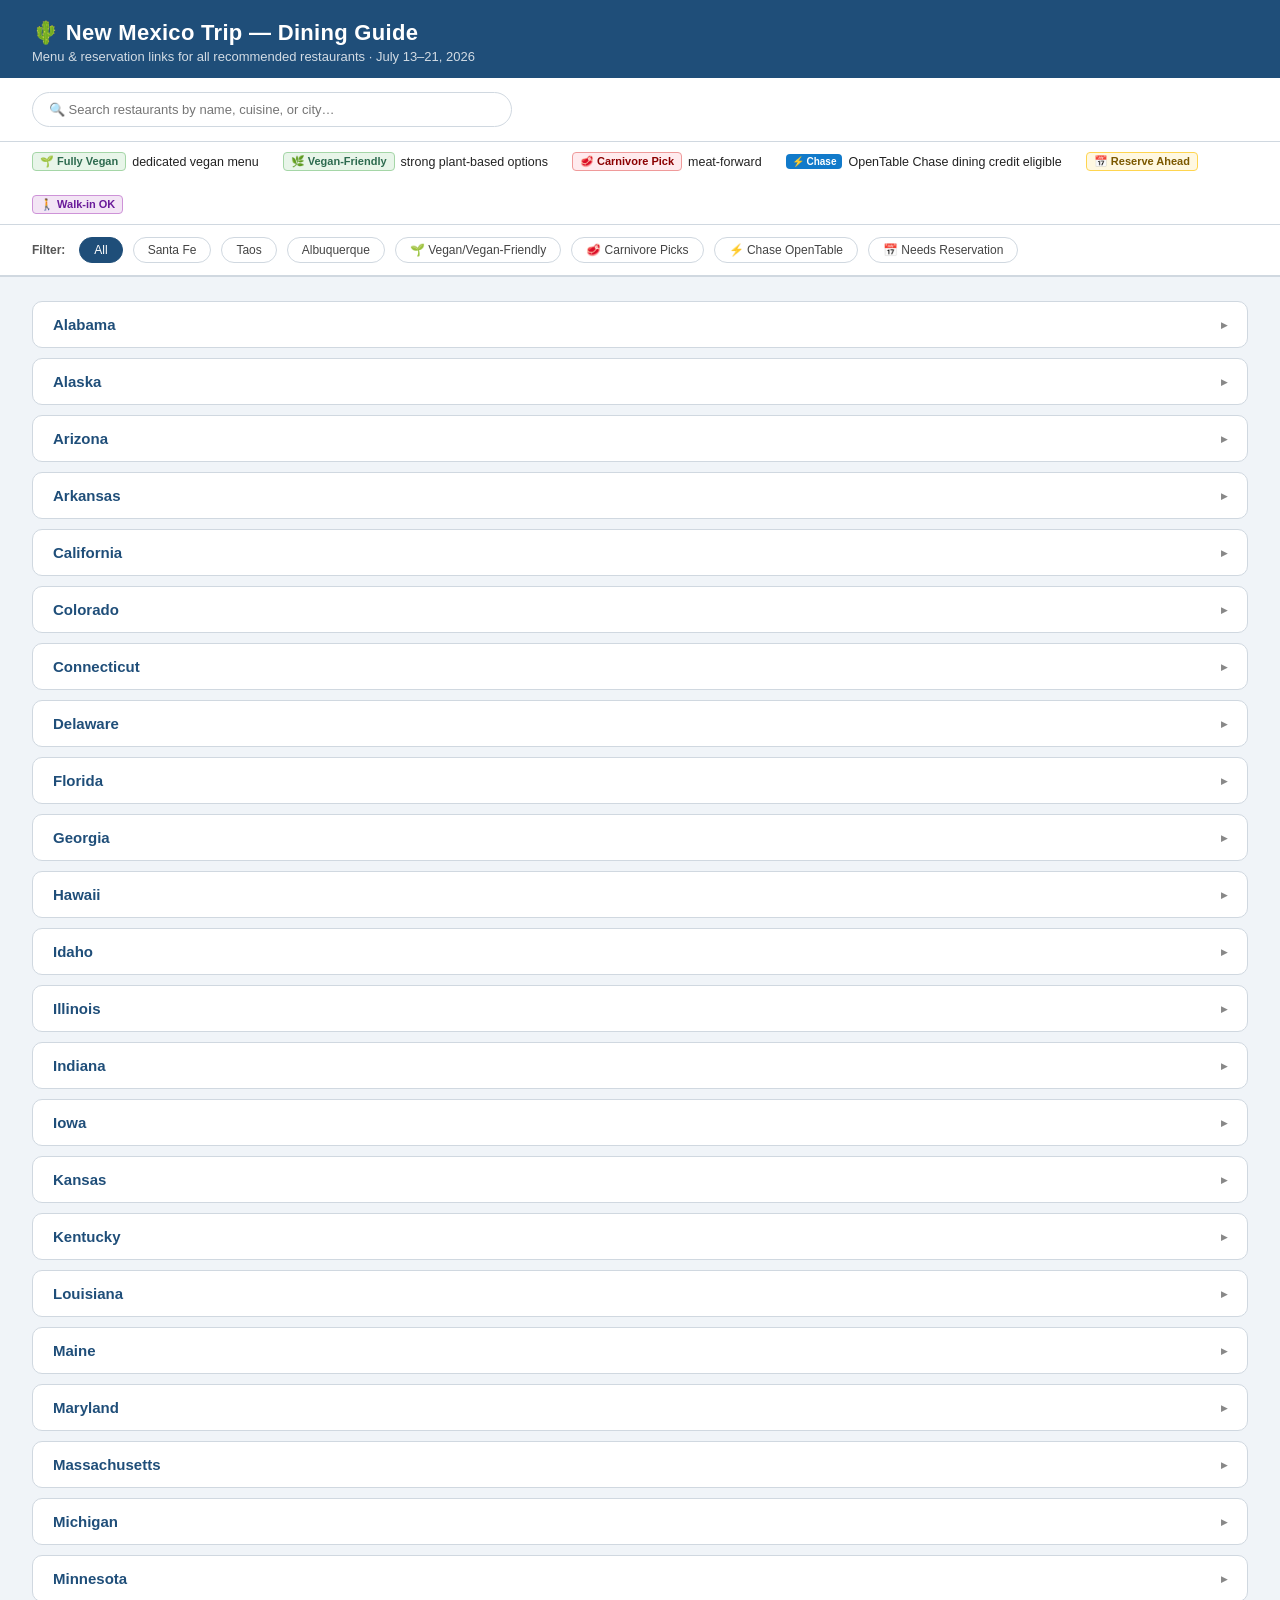
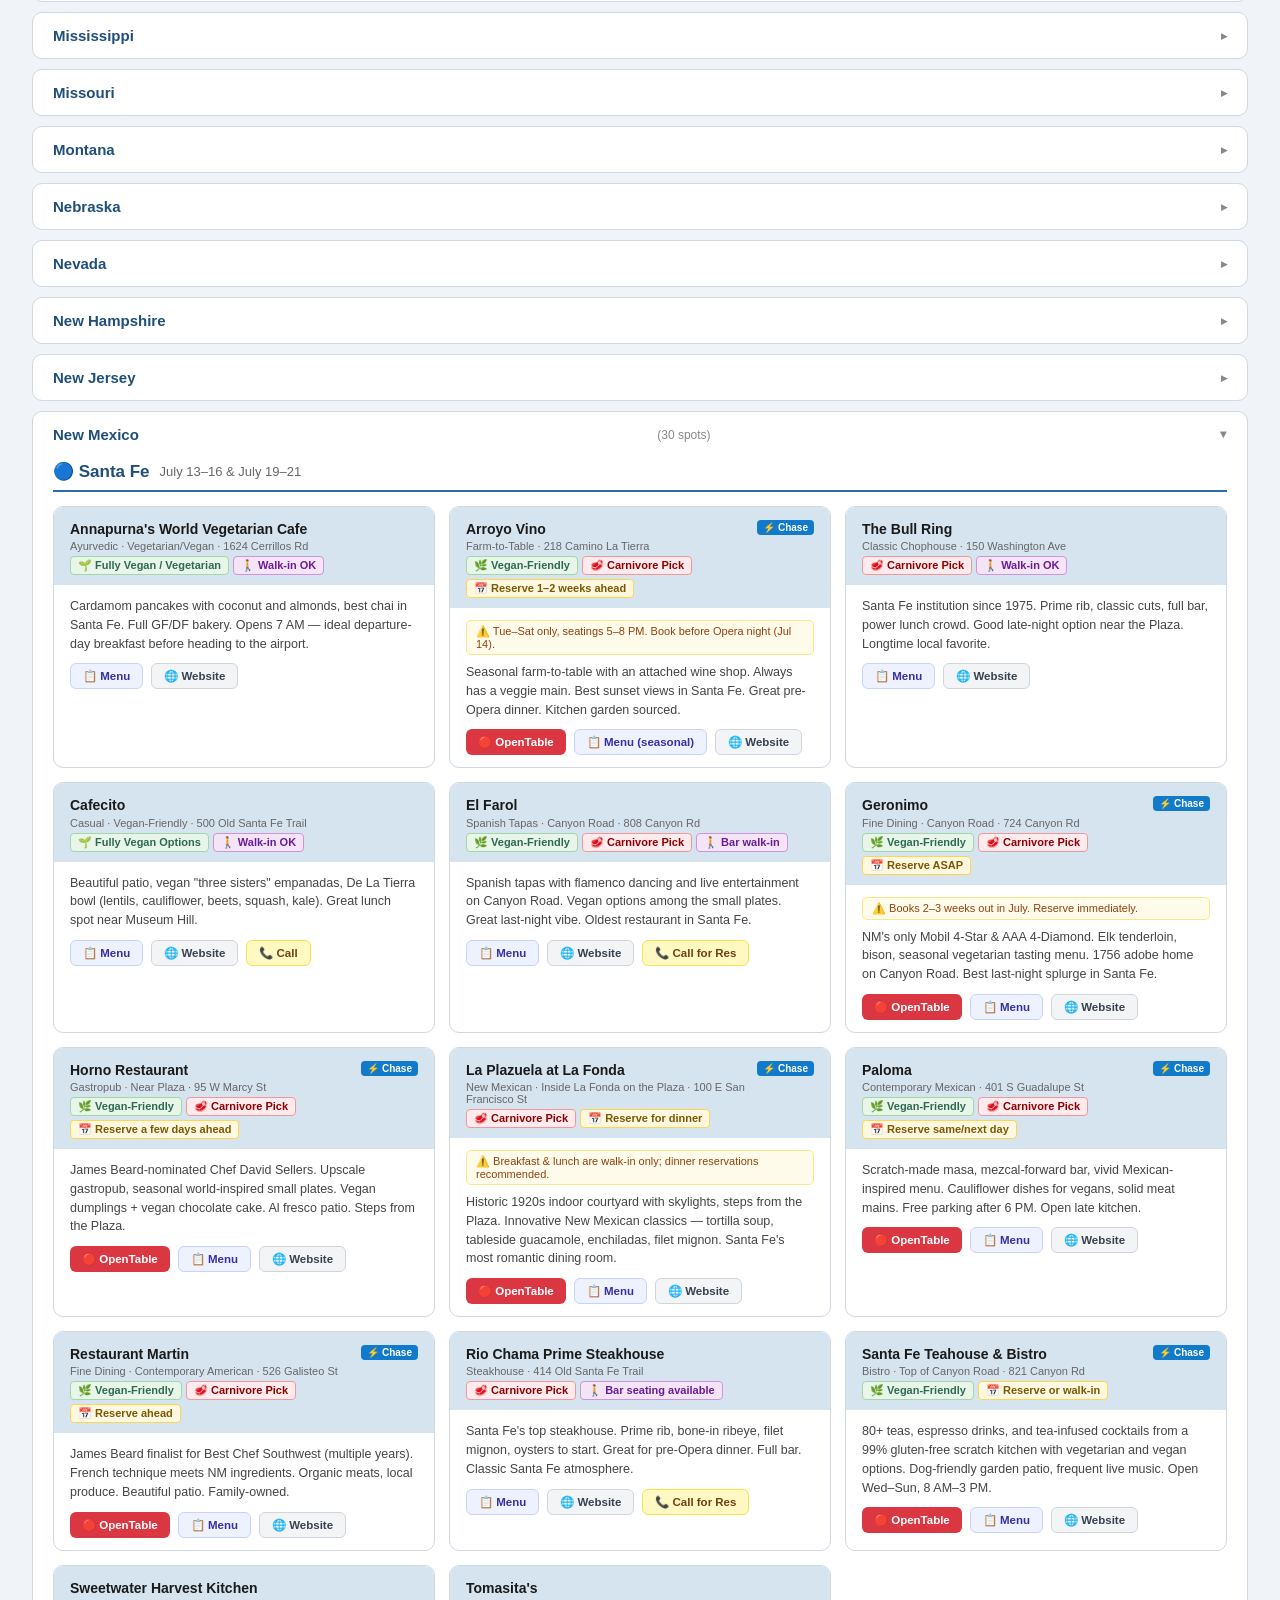
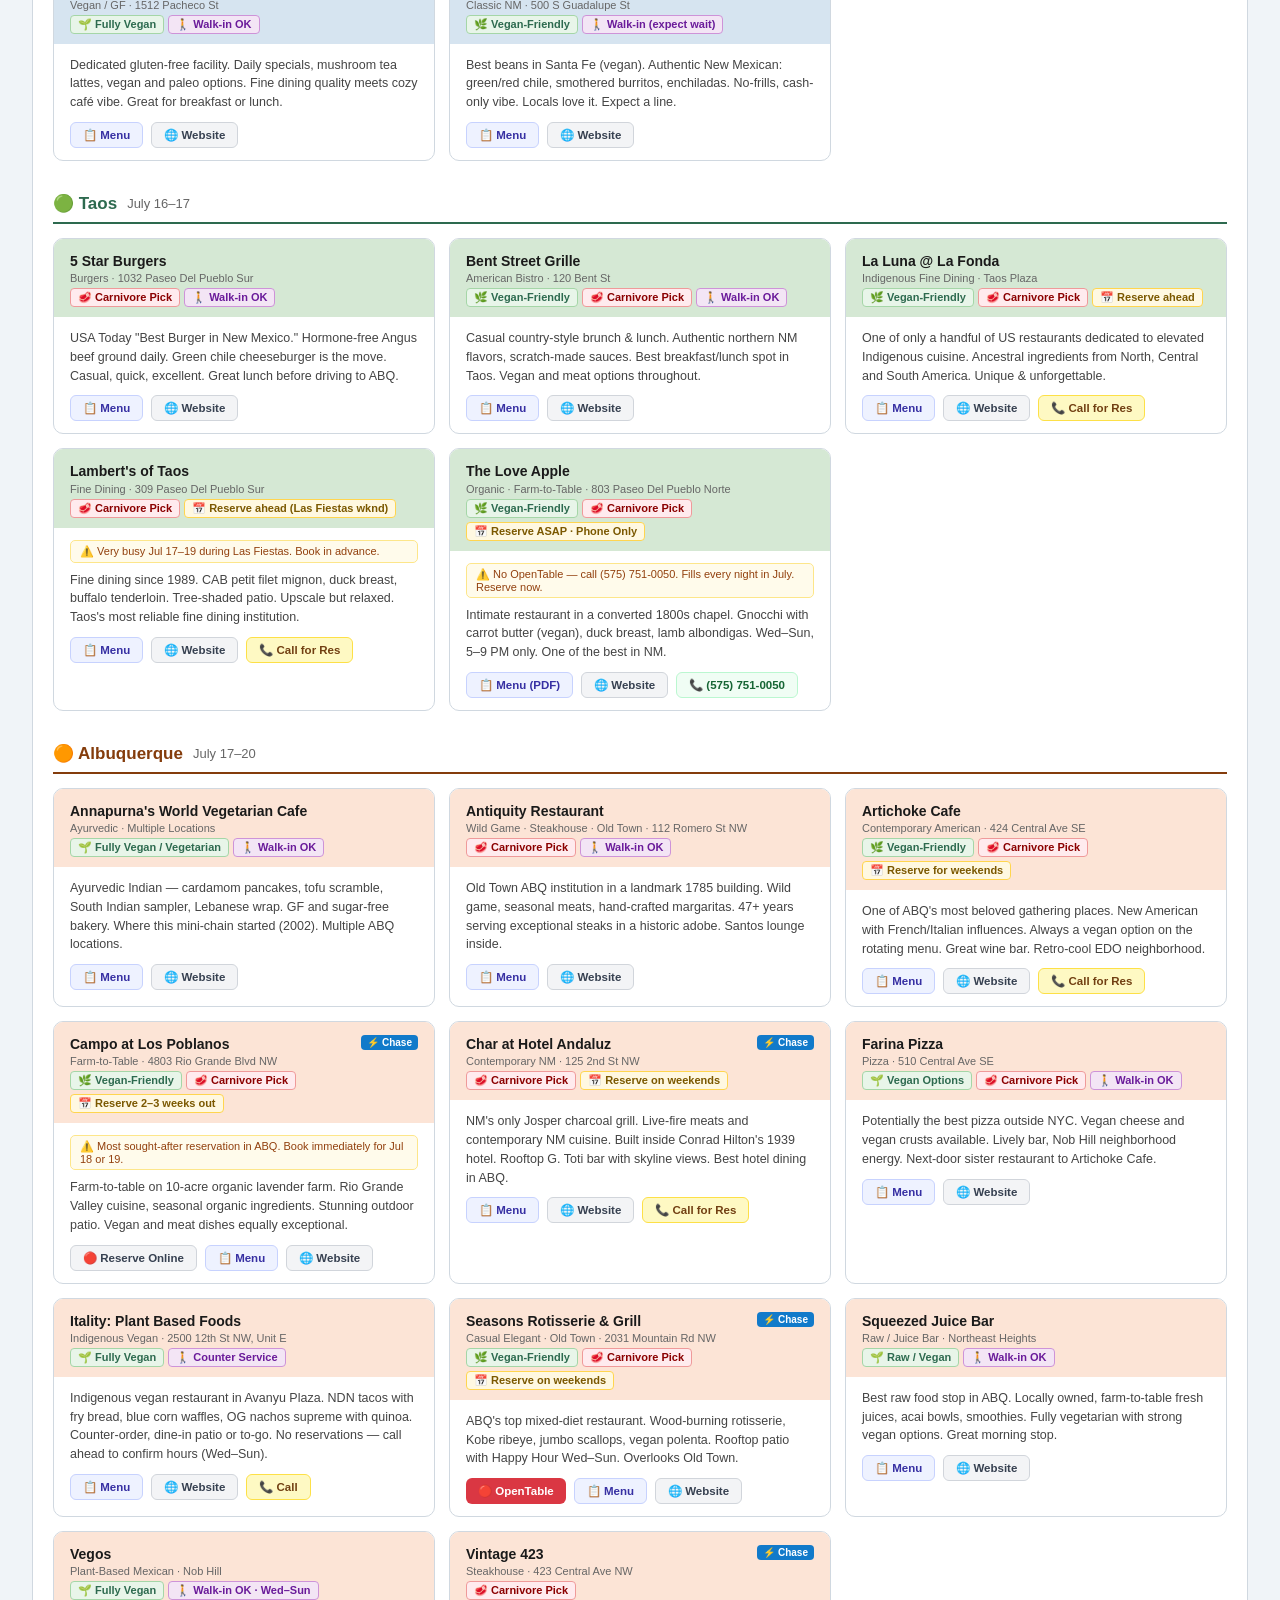
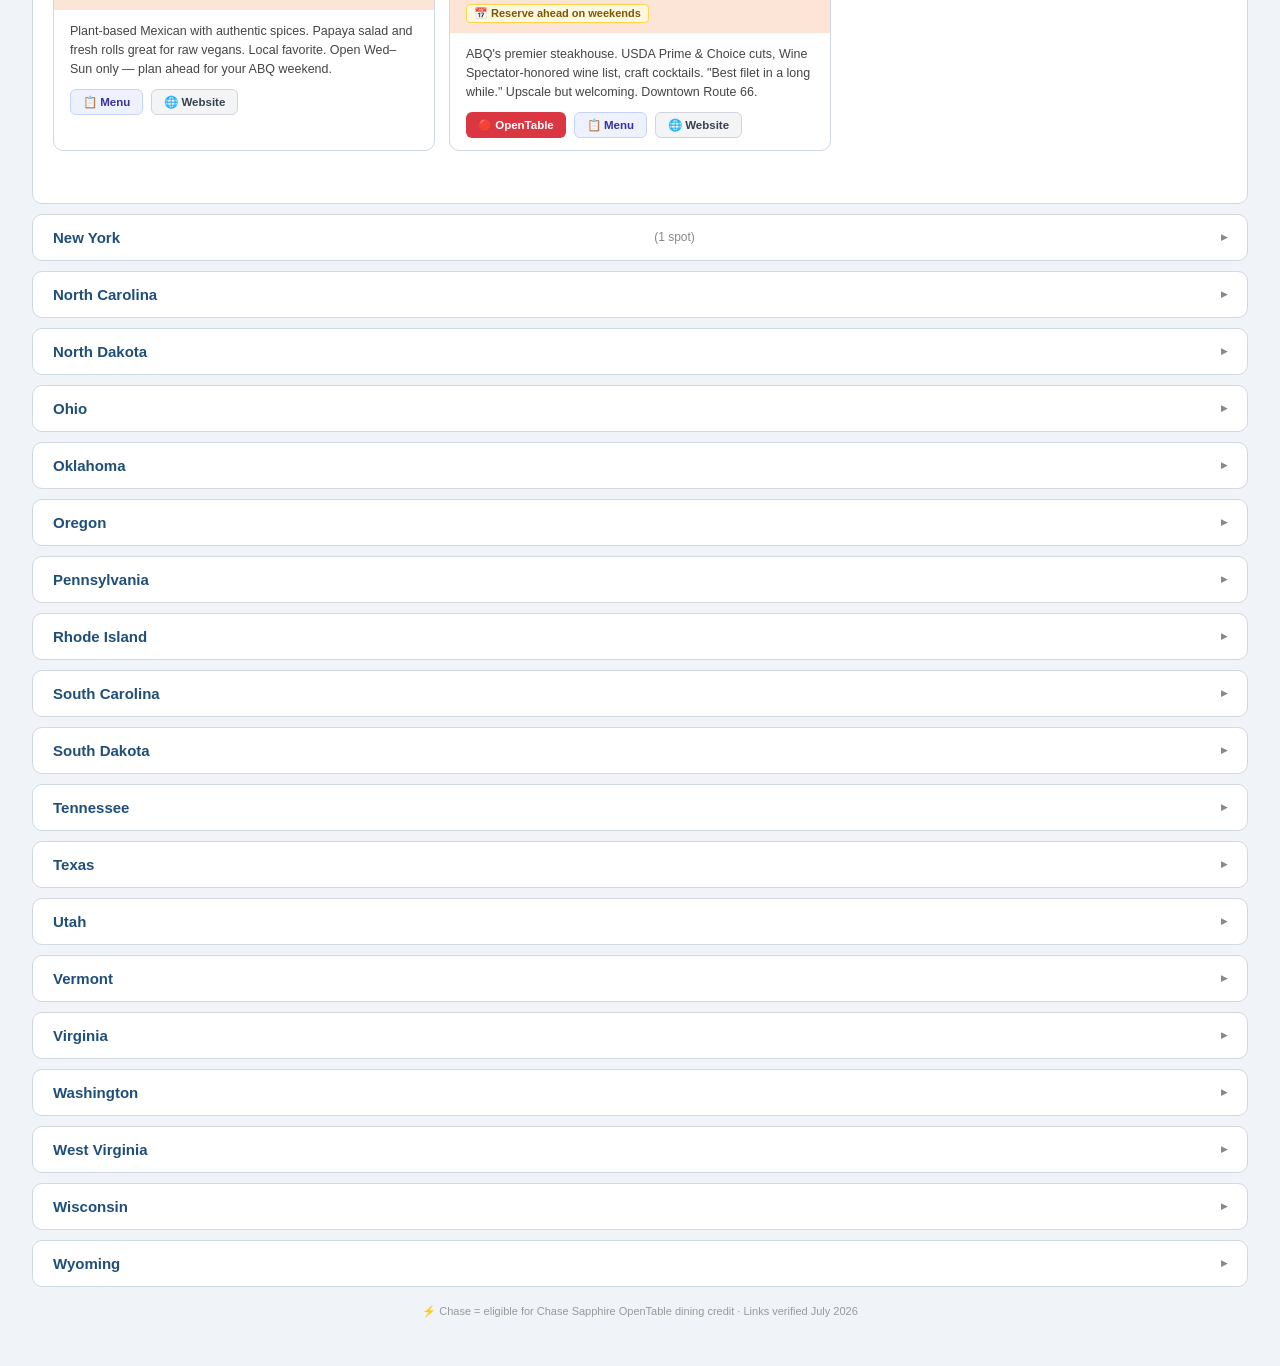
==== index.html @ 5a573fb9 "Alphabetize restaurants within each city section" ====
<!DOCTYPE html>
<html lang="en">
<head>
<meta charset="UTF-8">
<meta name="viewport" content="width=device-width, initial-scale=1.0">
<title>NM Trip — Dining Guide</title>
<link rel="manifest" href="manifest.json">
<meta name="theme-color" content="#1F4E79">
<style>
  :root {
    --navy: #1F4E79;
    --blue: #2E6DA4;
    --light-blue: #D6E4F0;
    --green: #2D6A4F;
    --light-green: #D5E8D4;
    --orange: #843C0C;
    --light-orange: #FCE4D6;
    --chase-blue: #117ACA;
    --gold: #C9A84C;
    --red: #8B0000;
    --gray: #f5f5f5;
    --border: #d0d8e0;
  }
  * { box-sizing: border-box; margin: 0; padding: 0; }
  body { font-family: 'Segoe UI', Arial, sans-serif; background: #f0f4f8; color: #222; }

  .header {
    background: var(--navy);
    color: white;
    padding: 20px 32px 14px;
    display: flex;
    align-items: center;
    gap: 16px;
  }
  .header h1 { font-size: 22px; font-weight: 700; letter-spacing: 0.3px; }
  .header p { font-size: 13px; opacity: 0.8; margin-top: 3px; }

  .legend {
    background: white;
    border-bottom: 1px solid var(--border);
    padding: 10px 32px;
    display: flex;
    gap: 24px;
    align-items: center;
    flex-wrap: wrap;
    font-size: 12.5px;
  }
  .legend-item { display: flex; align-items: center; gap: 6px; }
  .badge { display: inline-flex; align-items: center; gap: 4px; border-radius: 4px; padding: 2px 7px; font-size: 11px; font-weight: 600; }
  .badge-vegan { background: #E8F5E9; color: #2D6A4F; border: 1px solid #A5D6A7; }
  .badge-meat  { background: #FFEBEE; color: #8B0000; border: 1px solid #EF9A9A; }
  .badge-chase { background: #E3F2FD; color: var(--chase-blue); border: 1px solid #90CAF9; font-size: 10px; }
  .badge-res   { background: #FFF8E1; color: #7B5800; border: 1px solid #FFD54F; }
  .badge-walkin{ background: #F3E5F5; color: #6A1B9A; border: 1px solid #CE93D8; }

  .search-bar {
    background: white;
    padding: 14px 32px;
    border-bottom: 1px solid var(--border);
  }
  .search-bar input {
    width: 100%;
    max-width: 480px;
    padding: 9px 16px;
    border-radius: 20px;
    border: 1.5px solid var(--border);
    font-size: 13px;
    outline: none;
  }
  .search-bar input:focus { border-color: var(--blue); }

  .filters {
    background: white;
    padding: 12px 32px;
    display: flex;
    gap: 10px;
    flex-wrap: wrap;
    border-bottom: 2px solid var(--border);
    align-items: center;
  }
  .filters span { font-size: 12px; font-weight: 600; color: #555; margin-right: 4px; }
  .filter-btn {
    padding: 5px 14px;
    border-radius: 20px;
    border: 1.5px solid var(--border);
    background: white;
    cursor: pointer;
    font-size: 12px;
    font-weight: 500;
    transition: all 0.15s;
    color: #444;
  }
  .filter-btn:hover { border-color: var(--blue); color: var(--blue); }
  .filter-btn.active { background: var(--navy); color: white; border-color: var(--navy); }

  .content { padding: 24px 32px; max-width: 1300px; }

  .city-section { margin-bottom: 32px; }
  .city-header {
    display: flex;
    align-items: center;
    gap: 10px;
    margin-bottom: 14px;
    padding-bottom: 8px;
    border-bottom: 2.5px solid;
    border-color: var(--blue);
  }
  .city-header.sf  { border-color: var(--blue); }
  .city-header.taos{ border-color: var(--green); }
  .city-header.abq { border-color: var(--orange); }
  .city-header h2  { font-size: 17px; font-weight: 700; color: var(--navy); }
  .city-header.sf  h2 { color: var(--navy); }
  .city-header.taos h2{ color: var(--green); }
  .city-header.abq h2 { color: var(--orange); }

  .grid { display: grid; grid-template-columns: repeat(auto-fill, minmax(340px, 1fr)); gap: 14px; }

  .card {
    background: white;
    border-radius: 10px;
    border: 1.5px solid var(--border);
    overflow: hidden;
    transition: box-shadow 0.2s;
  }
  .card:hover { box-shadow: 0 4px 16px rgba(0,0,0,0.10); }
  .card.hidden { display: none; }

  .card-header {
    padding: 13px 16px 10px;
    display: flex;
    justify-content: space-between;
    align-items: flex-start;
    gap: 8px;
  }
  .card-header      { background: var(--light-blue); }
  .card-header.sf   { background: var(--light-blue); }
  .card-header.taos { background: var(--light-green); }
  .card-header.abq  { background: var(--light-orange); }

  .card-name { font-size: 14px; font-weight: 700; color: #1a1a1a; line-height: 1.3; }
  .card-type { font-size: 11px; color: #666; margin-top: 2px; }

  .badges { display: flex; gap: 4px; flex-wrap: wrap; margin-top: 4px; }

  .chase-logo {
    display: inline-flex;
    align-items: center;
    gap: 3px;
    background: var(--chase-blue);
    color: white;
    border-radius: 4px;
    padding: 2px 6px;
    font-size: 10px;
    font-weight: 700;
    white-space: nowrap;
    flex-shrink: 0;
  }
  .chase-logo svg { width: 12px; height: 12px; }

  .card-body { padding: 12px 16px; }
  .card-desc { font-size: 12.5px; color: #444; line-height: 1.5; margin-bottom: 10px; }

  .links { display: flex; gap: 8px; flex-wrap: wrap; }
  .link-btn {
    display: inline-flex;
    align-items: center;
    gap: 5px;
    padding: 5px 12px;
    border-radius: 6px;
    font-size: 11.5px;
    font-weight: 600;
    text-decoration: none;
    transition: opacity 0.15s;
  }
  .link-btn:hover { opacity: 0.82; }
  .link-menu     { background: #EEF2FF; color: #3730a3; border: 1px solid #C7D2FE; }
  .link-opentable{ background: #DA3743; color: white; }
  .link-resy     { background: #1A1A1A; color: white; }
  .link-website  { background: #F3F4F6; color: #374151; border: 1px solid #D1D5DB; }
  .link-phone    { background: #F0FDF4; color: #166534; border: 1px solid #BBF7D0; }
  .link-call     { background: #FEF9C3; color: #713F12; border: 1px solid #FDE047; }

  .res-note {
    display: flex;
    align-items: center;
    gap: 5px;
    font-size: 11px;
    color: #92400e;
    background: #FFFBEB;
    border: 1px solid #FDE68A;
    border-radius: 5px;
    padding: 4px 9px;
    margin-bottom: 8px;
  }

  .state-section {
    background: white;
    border: 1.5px solid var(--border);
    border-radius: 10px;
    margin-bottom: 10px;
    overflow: hidden;
  }
  .state-summary {
    cursor: pointer;
    padding: 14px 20px;
    font-size: 15px;
    font-weight: 700;
    color: var(--navy);
    list-style: none;
    display: flex;
    align-items: center;
    justify-content: space-between;
    user-select: none;
  }
  .state-summary::-webkit-details-marker { display: none; }
  .state-summary::after {
    content: '▸';
    font-size: 12px;
    color: #888;
    transition: transform 0.15s;
  }
  .state-section[open] > .state-summary::after { transform: rotate(90deg); }
  .state-summary:hover { background: #f8fafc; }
  .state-count { font-size: 12px; font-weight: 500; color: #888; margin-left: 8px; }
  .state-body { padding: 4px 20px 20px; }
  .state-empty { font-size: 13px; color: #888; padding: 4px 0 16px; }

  @media (max-width: 700px) {
    .content { padding: 16px; }
    .header, .legend, .filters { padding-left: 16px; padding-right: 16px; }
    .grid { grid-template-columns: 1fr; }
  }
</style>
</head>
<body>

<div class="header">
  <div>
    <h1>🌵 New Mexico Trip — Dining Guide</h1>
    <p>Menu & reservation links for all recommended restaurants · July 13–21, 2026</p>
  </div>
</div>

<div class="search-bar">
  <input type="text" id="searchInput" placeholder="🔍 Search restaurants by name, cuisine, or city…" oninput="applyFilters()">
</div>

<div class="legend">
  <div class="legend-item"><span class="badge badge-vegan">🌱 Fully Vegan</span> dedicated vegan menu</div>
  <div class="legend-item"><span class="badge badge-vegan">🌿 Vegan-Friendly</span> strong plant-based options</div>
  <div class="legend-item"><span class="badge badge-meat">🥩 Carnivore Pick</span> meat-forward</div>
  <div class="legend-item"><span class="chase-logo">⚡ Chase</span> OpenTable Chase dining credit eligible</div>
  <div class="legend-item"><span class="badge badge-res">📅 Reserve Ahead</span></div>
  <div class="legend-item"><span class="badge badge-walkin">🚶 Walk-in OK</span></div>
</div>

<div class="filters">
  <span>Filter:</span>
  <button class="filter-btn active" onclick="filter('all', this)">All</button>
  <button class="filter-btn" onclick="filter('santa-fe', this)">Santa Fe</button>
  <button class="filter-btn" onclick="filter('taos', this)">Taos</button>
  <button class="filter-btn" onclick="filter('albuquerque', this)">Albuquerque</button>
  <button class="filter-btn" onclick="filter('vegan', this)">🌱 Vegan/Vegan-Friendly</button>
  <button class="filter-btn" onclick="filter('meat', this)">🥩 Carnivore Picks</button>
  <button class="filter-btn" onclick="filter('chase', this)">⚡ Chase OpenTable</button>
  <button class="filter-btn" onclick="filter('reserve', this)">📅 Needs Reservation</button>
</div>

<div class="content">

<details class="state-section">
  <summary class="state-summary">Alabama</summary>
  <div class="state-body">
    <p class="state-empty">No dining recs added yet.</p>
  </div>
</details>

<details class="state-section">
  <summary class="state-summary">Alaska</summary>
  <div class="state-body">
    <p class="state-empty">No dining recs added yet.</p>
  </div>
</details>

<details class="state-section">
  <summary class="state-summary">Arizona</summary>
  <div class="state-body">
    <p class="state-empty">No dining recs added yet.</p>
  </div>
</details>

<details class="state-section">
  <summary class="state-summary">Arkansas</summary>
  <div class="state-body">
    <p class="state-empty">No dining recs added yet.</p>
  </div>
</details>

<details class="state-section">
  <summary class="state-summary">California</summary>
  <div class="state-body">
    <p class="state-empty">No dining recs added yet.</p>
  </div>
</details>

<details class="state-section">
  <summary class="state-summary">Colorado</summary>
  <div class="state-body">
    <p class="state-empty">No dining recs added yet.</p>
  </div>
</details>

<details class="state-section">
  <summary class="state-summary">Connecticut</summary>
  <div class="state-body">
    <p class="state-empty">No dining recs added yet.</p>
  </div>
</details>

<details class="state-section">
  <summary class="state-summary">Delaware</summary>
  <div class="state-body">
    <p class="state-empty">No dining recs added yet.</p>
  </div>
</details>

<details class="state-section">
  <summary class="state-summary">Florida</summary>
  <div class="state-body">
    <p class="state-empty">No dining recs added yet.</p>
  </div>
</details>

<details class="state-section">
  <summary class="state-summary">Georgia</summary>
  <div class="state-body">
    <p class="state-empty">No dining recs added yet.</p>
  </div>
</details>

<details class="state-section">
  <summary class="state-summary">Hawaii</summary>
  <div class="state-body">
    <p class="state-empty">No dining recs added yet.</p>
  </div>
</details>

<details class="state-section">
  <summary class="state-summary">Idaho</summary>
  <div class="state-body">
    <p class="state-empty">No dining recs added yet.</p>
  </div>
</details>

<details class="state-section">
  <summary class="state-summary">Illinois</summary>
  <div class="state-body">
    <p class="state-empty">No dining recs added yet.</p>
  </div>
</details>

<details class="state-section">
  <summary class="state-summary">Indiana</summary>
  <div class="state-body">
    <p class="state-empty">No dining recs added yet.</p>
  </div>
</details>

<details class="state-section">
  <summary class="state-summary">Iowa</summary>
  <div class="state-body">
    <p class="state-empty">No dining recs added yet.</p>
  </div>
</details>

<details class="state-section">
  <summary class="state-summary">Kansas</summary>
  <div class="state-body">
    <p class="state-empty">No dining recs added yet.</p>
  </div>
</details>

<details class="state-section">
  <summary class="state-summary">Kentucky</summary>
  <div class="state-body">
    <p class="state-empty">No dining recs added yet.</p>
  </div>
</details>

<details class="state-section">
  <summary class="state-summary">Louisiana</summary>
  <div class="state-body">
    <p class="state-empty">No dining recs added yet.</p>
  </div>
</details>

<details class="state-section">
  <summary class="state-summary">Maine</summary>
  <div class="state-body">
    <p class="state-empty">No dining recs added yet.</p>
  </div>
</details>

<details class="state-section">
  <summary class="state-summary">Maryland</summary>
  <div class="state-body">
    <p class="state-empty">No dining recs added yet.</p>
  </div>
</details>

<details class="state-section">
  <summary class="state-summary">Massachusetts</summary>
  <div class="state-body">
    <p class="state-empty">No dining recs added yet.</p>
  </div>
</details>

<details class="state-section">
  <summary class="state-summary">Michigan</summary>
  <div class="state-body">
    <p class="state-empty">No dining recs added yet.</p>
  </div>
</details>

<details class="state-section">
  <summary class="state-summary">Minnesota</summary>
  <div class="state-body">
    <p class="state-empty">No dining recs added yet.</p>
  </div>
</details>

<details class="state-section">
  <summary class="state-summary">Mississippi</summary>
  <div class="state-body">
    <p class="state-empty">No dining recs added yet.</p>
  </div>
</details>

<details class="state-section">
  <summary class="state-summary">Missouri</summary>
  <div class="state-body">
    <p class="state-empty">No dining recs added yet.</p>
  </div>
</details>

<details class="state-section">
  <summary class="state-summary">Montana</summary>
  <div class="state-body">
    <p class="state-empty">No dining recs added yet.</p>
  </div>
</details>

<details class="state-section">
  <summary class="state-summary">Nebraska</summary>
  <div class="state-body">
    <p class="state-empty">No dining recs added yet.</p>
  </div>
</details>

<details class="state-section">
  <summary class="state-summary">Nevada</summary>
  <div class="state-body">
    <p class="state-empty">No dining recs added yet.</p>
  </div>
</details>

<details class="state-section">
  <summary class="state-summary">New Hampshire</summary>
  <div class="state-body">
    <p class="state-empty">No dining recs added yet.</p>
  </div>
</details>

<details class="state-section">
  <summary class="state-summary">New Jersey</summary>
  <div class="state-body">
    <p class="state-empty">No dining recs added yet.</p>
  </div>
</details>

<details class="state-section" open data-default-open>
  <summary class="state-summary">New Mexico <span class="state-count">(30 spots)</span></summary>
  <div class="state-body">

<!-- ═══════════════════════════════ SANTA FE ═══════════════════════════════ -->
<div class="city-section">
  <div class="city-header sf">
    <h2>🔵 Santa Fe</h2>
    <span style="font-size:13px;color:#666;">July 13–16 &amp; July 19–21</span>
  </div>
  <div class="grid">

<div class="card" data-city="santa-fe" data-tags="vegan walkin">
      <div class="card-header sf">
        <div>
          <div class="card-name">Annapurna's World Vegetarian Cafe</div>
          <div class="card-type">Ayurvedic · Vegetarian/Vegan · 1624 Cerrillos Rd</div>
          <div class="badges">
            <span class="badge badge-vegan">🌱 Fully Vegan / Vegetarian</span>
            <span class="badge badge-walkin">🚶 Walk-in OK</span>
          </div>
        </div>
      </div>
      <div class="card-body">
        <div class="card-desc">Cardamom pancakes with coconut and almonds, best chai in Santa Fe. Full GF/DF bakery. Opens 7 AM — ideal departure-day breakfast before heading to the airport.</div>
        <div class="links">
          <a class="link-btn link-menu" href="https://www.chaishoppe.com/menu" target="_blank">📋 Menu</a>
          <a class="link-btn link-website" href="https://www.chaishoppe.com" target="_blank">🌐 Website</a>
        </div>
      </div>
    </div>

<div class="card" data-city="santa-fe" data-tags="vegan meat reserve chase">
      <div class="card-header sf">
        <div>
          <div class="card-name">Arroyo Vino</div>
          <div class="card-type">Farm-to-Table · 218 Camino La Tierra</div>
          <div class="badges">
            <span class="badge badge-vegan">🌿 Vegan-Friendly</span>
            <span class="badge badge-meat">🥩 Carnivore Pick</span>
            <span class="badge badge-res">📅 Reserve 1–2 weeks ahead</span>
          </div>
        </div>
        <span class="chase-logo">⚡ Chase</span>
      </div>
      <div class="card-body">
        <div class="res-note">⚠️ Tue–Sat only, seatings 5–8 PM. Book before Opera night (Jul 14).</div>
        <div class="card-desc">Seasonal farm-to-table with an attached wine shop. Always has a veggie main. Best sunset views in Santa Fe. Great pre-Opera dinner. Kitchen garden sourced.</div>
        <div class="links">
          <a class="link-btn link-opentable" href="https://www.opentable.com/arroyo-vino" target="_blank">🔴 OpenTable</a>
          <a class="link-btn link-menu" href="https://arroyovino.com" target="_blank">📋 Menu (seasonal)</a>
          <a class="link-btn link-website" href="https://arroyovino.com" target="_blank">🌐 Website</a>
        </div>
      </div>
    </div>

<div class="card" data-city="santa-fe" data-tags="meat walkin">
      <div class="card-header sf">
        <div>
          <div class="card-name">The Bull Ring</div>
          <div class="card-type">Classic Chophouse · 150 Washington Ave</div>
          <div class="badges">
            <span class="badge badge-meat">🥩 Carnivore Pick</span>
            <span class="badge badge-walkin">🚶 Walk-in OK</span>
          </div>
        </div>
      </div>
      <div class="card-body">
        <div class="card-desc">Santa Fe institution since 1975. Prime rib, classic cuts, full bar, power lunch crowd. Good late-night option near the Plaza. Longtime local favorite.</div>
        <div class="links">
          <a class="link-btn link-menu" href="https://www.thebullringsantafe.com/menu" target="_blank">📋 Menu</a>
          <a class="link-btn link-website" href="https://www.thebullringsantafe.com" target="_blank">🌐 Website</a>
        </div>
      </div>
    </div>

<div class="card" data-city="santa-fe" data-tags="vegan walkin">
      <div class="card-header sf">
        <div>
          <div class="card-name">Cafecito</div>
          <div class="card-type">Casual · Vegan-Friendly · 500 Old Santa Fe Trail</div>
          <div class="badges">
            <span class="badge badge-vegan">🌱 Fully Vegan Options</span>
            <span class="badge badge-walkin">🚶 Walk-in OK</span>
          </div>
        </div>
      </div>
      <div class="card-body">
        <div class="card-desc">Beautiful patio, vegan "three sisters" empanadas, De La Tierra bowl (lentils, cauliflower, beets, squash, kale). Great lunch spot near Museum Hill.</div>
        <div class="links">
          <a class="link-btn link-menu" href="https://cafecitosantafe.com/menu" target="_blank">📋 Menu</a>
          <a class="link-btn link-website" href="https://cafecitosantafe.com" target="_blank">🌐 Website</a>
          <a class="link-btn link-call" href="tel:+15059860500">📞 Call</a>
        </div>
      </div>
    </div>

<div class="card" data-city="santa-fe" data-tags="vegan meat walkin">
      <div class="card-header sf">
        <div>
          <div class="card-name">El Farol</div>
          <div class="card-type">Spanish Tapas · Canyon Road · 808 Canyon Rd</div>
          <div class="badges">
            <span class="badge badge-vegan">🌿 Vegan-Friendly</span>
            <span class="badge badge-meat">🥩 Carnivore Pick</span>
            <span class="badge badge-walkin">🚶 Bar walk-in</span>
          </div>
        </div>
      </div>
      <div class="card-body">
        <div class="card-desc">Spanish tapas with flamenco dancing and live entertainment on Canyon Road. Vegan options among the small plates. Great last-night vibe. Oldest restaurant in Santa Fe.</div>
        <div class="links">
          <a class="link-btn link-menu" href="https://elfarolsf.com/menus/" target="_blank">📋 Menu</a>
          <a class="link-btn link-website" href="https://elfarolsf.com" target="_blank">🌐 Website</a>
          <a class="link-btn link-call" href="tel:+15059839912">📞 Call for Res</a>
        </div>
      </div>
    </div>

<div class="card" data-city="santa-fe" data-tags="vegan meat reserve chase">
      <div class="card-header sf">
        <div>
          <div class="card-name">Geronimo</div>
          <div class="card-type">Fine Dining · Canyon Road · 724 Canyon Rd</div>
          <div class="badges">
            <span class="badge badge-vegan">🌿 Vegan-Friendly</span>
            <span class="badge badge-meat">🥩 Carnivore Pick</span>
            <span class="badge badge-res">📅 Reserve ASAP</span>
          </div>
        </div>
        <span class="chase-logo">⚡ Chase</span>
      </div>
      <div class="card-body">
        <div class="res-note">⚠️ Books 2–3 weeks out in July. Reserve immediately.</div>
        <div class="card-desc">NM's only Mobil 4-Star &amp; AAA 4-Diamond. Elk tenderloin, bison, seasonal vegetarian tasting menu. 1756 adobe home on Canyon Road. Best last-night splurge in Santa Fe.</div>
        <div class="links">
          <a class="link-btn link-opentable" href="https://www.opentable.com/geronimo-santa-fe" target="_blank">🔴 OpenTable</a>
          <a class="link-btn link-menu" href="https://www.geronimorestaurant.com/menu" target="_blank">📋 Menu</a>
          <a class="link-btn link-website" href="https://www.geronimorestaurant.com" target="_blank">🌐 Website</a>
        </div>
      </div>
    </div>

<div class="card" data-city="santa-fe" data-tags="vegan meat reserve chase">
      <div class="card-header sf">
        <div>
          <div class="card-name">Horno Restaurant</div>
          <div class="card-type">Gastropub · Near Plaza · 95 W Marcy St</div>
          <div class="badges">
            <span class="badge badge-vegan">🌿 Vegan-Friendly</span>
            <span class="badge badge-meat">🥩 Carnivore Pick</span>
            <span class="badge badge-res">📅 Reserve a few days ahead</span>
          </div>
        </div>
        <span class="chase-logo">⚡ Chase</span>
      </div>
      <div class="card-body">
        <div class="card-desc">James Beard-nominated Chef David Sellers. Upscale gastropub, seasonal world-inspired small plates. Vegan dumplings + vegan chocolate cake. Al fresco patio. Steps from the Plaza.</div>
        <div class="links">
          <a class="link-btn link-opentable" href="https://www.opentable.com/r/horno-restaurant-santa-fe" target="_blank">🔴 OpenTable</a>
          <a class="link-btn link-menu" href="https://www.hornorestaurant.com/menu" target="_blank">📋 Menu</a>
          <a class="link-btn link-website" href="https://www.hornorestaurant.com" target="_blank">🌐 Website</a>
        </div>
      </div>
    </div>

<div class="card" data-city="santa-fe" data-tags="meat reserve chase">
      <div class="card-header sf">
        <div>
          <div class="card-name">La Plazuela at La Fonda</div>
          <div class="card-type">New Mexican · Inside La Fonda on the Plaza · 100 E San Francisco St</div>
          <div class="badges">
            <span class="badge badge-meat">🥩 Carnivore Pick</span>
            <span class="badge badge-res">📅 Reserve for dinner</span>
          </div>
        </div>
        <span class="chase-logo">⚡ Chase</span>
      </div>
      <div class="card-body">
        <div class="res-note">⚠️ Breakfast &amp; lunch are walk-in only; dinner reservations recommended.</div>
        <div class="card-desc">Historic 1920s indoor courtyard with skylights, steps from the Plaza. Innovative New Mexican classics — tortilla soup, tableside guacamole, enchiladas, filet mignon. Santa Fe's most romantic dining room.</div>
        <div class="links">
          <a class="link-btn link-opentable" href="https://www.opentable.com/la-plazuela-at-la-fonda-on-the-plaza" target="_blank">🔴 OpenTable</a>
          <a class="link-btn link-menu" href="https://lafondasantafe.com/dinner-menu/" target="_blank">📋 Menu</a>
          <a class="link-btn link-website" href="https://lafondasantafe.com/la-plazuela/" target="_blank">🌐 Website</a>
        </div>
      </div>
    </div>

<div class="card" data-city="santa-fe" data-tags="vegan meat reserve chase">
      <div class="card-header sf">
        <div>
          <div class="card-name">Paloma</div>
          <div class="card-type">Contemporary Mexican · 401 S Guadalupe St</div>
          <div class="badges">
            <span class="badge badge-vegan">🌿 Vegan-Friendly</span>
            <span class="badge badge-meat">🥩 Carnivore Pick</span>
            <span class="badge badge-res">📅 Reserve same/next day</span>
          </div>
        </div>
        <span class="chase-logo">⚡ Chase</span>
      </div>
      <div class="card-body">
        <div class="card-desc">Scratch-made masa, mezcal-forward bar, vivid Mexican-inspired menu. Cauliflower dishes for vegans, solid meat mains. Free parking after 6 PM. Open late kitchen.</div>
        <div class="links">
          <a class="link-btn link-opentable" href="https://www.opentable.com/r/paloma-santa-fe" target="_blank">🔴 OpenTable</a>
          <a class="link-btn link-menu" href="https://paloma-sf.com/menus" target="_blank">📋 Menu</a>
          <a class="link-btn link-website" href="https://paloma-sf.com" target="_blank">🌐 Website</a>
        </div>
      </div>
    </div>

<div class="card" data-city="santa-fe" data-tags="vegan meat reserve chase">
      <div class="card-header sf">
        <div>
          <div class="card-name">Restaurant Martin</div>
          <div class="card-type">Fine Dining · Contemporary American · 526 Galisteo St</div>
          <div class="badges">
            <span class="badge badge-vegan">🌿 Vegan-Friendly</span>
            <span class="badge badge-meat">🥩 Carnivore Pick</span>
            <span class="badge badge-res">📅 Reserve ahead</span>
          </div>
        </div>
        <span class="chase-logo">⚡ Chase</span>
      </div>
      <div class="card-body">
        <div class="card-desc">James Beard finalist for Best Chef Southwest (multiple years). French technique meets NM ingredients. Organic meats, local produce. Beautiful patio. Family-owned.</div>
        <div class="links">
          <a class="link-btn link-opentable" href="https://www.opentable.com/restaurant-martin" target="_blank">🔴 OpenTable</a>
          <a class="link-btn link-menu" href="https://restaurantmartinsantafe.com/menus/" target="_blank">📋 Menu</a>
          <a class="link-btn link-website" href="https://restaurantmartinsantafe.com" target="_blank">🌐 Website</a>
        </div>
      </div>
    </div>

<div class="card" data-city="santa-fe" data-tags="meat walkin">
      <div class="card-header sf">
        <div>
          <div class="card-name">Rio Chama Prime Steakhouse</div>
          <div class="card-type">Steakhouse · 414 Old Santa Fe Trail</div>
          <div class="badges">
            <span class="badge badge-meat">🥩 Carnivore Pick</span>
            <span class="badge badge-walkin">🚶 Bar seating available</span>
          </div>
        </div>
      </div>
      <div class="card-body">
        <div class="card-desc">Santa Fe's top steakhouse. Prime rib, bone-in ribeye, filet mignon, oysters to start. Great for pre-Opera dinner. Full bar. Classic Santa Fe atmosphere.</div>
        <div class="links">
          <a class="link-btn link-menu" href="https://www.riochamasteakhouse.com/menu" target="_blank">📋 Menu</a>
          <a class="link-btn link-website" href="https://www.riochamasteakhouse.com" target="_blank">🌐 Website</a>
          <a class="link-btn link-call" href="tel:+15059554949">📞 Call for Res</a>
        </div>
      </div>
    </div>

<div class="card" data-city="santa-fe" data-tags="vegan reserve chase">
      <div class="card-header sf">
        <div>
          <div class="card-name">Santa Fe Teahouse &amp; Bistro</div>
          <div class="card-type">Bistro · Top of Canyon Road · 821 Canyon Rd</div>
          <div class="badges">
            <span class="badge badge-vegan">🌿 Vegan-Friendly</span>
            <span class="badge badge-res">📅 Reserve or walk-in</span>
          </div>
        </div>
        <span class="chase-logo">⚡ Chase</span>
      </div>
      <div class="card-body">
        <div class="card-desc">80+ teas, espresso drinks, and tea-infused cocktails from a 99% gluten-free scratch kitchen with vegetarian and vegan options. Dog-friendly garden patio, frequent live music. Open Wed–Sun, 8 AM–3 PM.</div>
        <div class="links">
          <a class="link-btn link-opentable" href="https://www.opentable.com/r/santa-fe-teahouse-and-bistro-santa-fe" target="_blank">🔴 OpenTable</a>
          <a class="link-btn link-menu" href="https://www.santafeteahouse.com/pages/breakfast" target="_blank">📋 Menu</a>
          <a class="link-btn link-website" href="https://www.santafeteahouse.com" target="_blank">🌐 Website</a>
        </div>
      </div>
    </div>

<div class="card" data-city="santa-fe" data-tags="vegan walkin">
      <div class="card-header sf">
        <div>
          <div class="card-name">Sweetwater Harvest Kitchen</div>
          <div class="card-type">Vegan / GF · 1512 Pacheco St</div>
          <div class="badges">
            <span class="badge badge-vegan">🌱 Fully Vegan</span>
            <span class="badge badge-walkin">🚶 Walk-in OK</span>
          </div>
        </div>
      </div>
      <div class="card-body">
        <div class="card-desc">Dedicated gluten-free facility. Daily specials, mushroom tea lattes, vegan and paleo options. Fine dining quality meets cozy café vibe. Great for breakfast or lunch.</div>
        <div class="links">
          <a class="link-btn link-menu" href="https://www.sweetwaterharvestkitchen.com/menu" target="_blank">📋 Menu</a>
          <a class="link-btn link-website" href="https://www.sweetwaterharvestkitchen.com" target="_blank">🌐 Website</a>
        </div>
      </div>
    </div>

<div class="card" data-city="santa-fe" data-tags="vegan walkin">
      <div class="card-header sf">
        <div>
          <div class="card-name">Tomasita's</div>
          <div class="card-type">Classic NM · 500 S Guadalupe St</div>
          <div class="badges">
            <span class="badge badge-vegan">🌿 Vegan-Friendly</span>
            <span class="badge badge-walkin">🚶 Walk-in (expect wait)</span>
          </div>
        </div>
      </div>
      <div class="card-body">
        <div class="card-desc">Best beans in Santa Fe (vegan). Authentic New Mexican: green/red chile, smothered burritos, enchiladas. No-frills, cash-only vibe. Locals love it. Expect a line.</div>
        <div class="links">
          <a class="link-btn link-menu" href="https://www.tomasitas.com/menu" target="_blank">📋 Menu</a>
          <a class="link-btn link-website" href="https://www.tomasitas.com" target="_blank">🌐 Website</a>
        </div>
      </div>
    </div>

  </div>
</div>

<!-- ═══════════════════════════════ TAOS ═══════════════════════════════════ -->
<div class="city-section">
  <div class="city-header taos">
    <h2>🟢 Taos</h2>
    <span style="font-size:13px;color:#666;">July 16–17</span>
  </div>
  <div class="grid">

<div class="card" data-city="taos" data-tags="meat walkin">
      <div class="card-header taos">
        <div>
          <div class="card-name">5 Star Burgers</div>
          <div class="card-type">Burgers · 1032 Paseo Del Pueblo Sur</div>
          <div class="badges">
            <span class="badge badge-meat">🥩 Carnivore Pick</span>
            <span class="badge badge-walkin">🚶 Walk-in OK</span>
          </div>
        </div>
      </div>
      <div class="card-body">
        <div class="card-desc">USA Today "Best Burger in New Mexico." Hormone-free Angus beef ground daily. Green chile cheeseburger is the move. Casual, quick, excellent. Great lunch before driving to ABQ.</div>
        <div class="links">
          <a class="link-btn link-menu" href="https://www.5starburgers.com/menu" target="_blank">📋 Menu</a>
          <a class="link-btn link-website" href="https://www.5starburgers.com" target="_blank">🌐 Website</a>
        </div>
      </div>
    </div>

<div class="card" data-city="taos" data-tags="vegan meat walkin">
      <div class="card-header taos">
        <div>
          <div class="card-name">Bent Street Grille</div>
          <div class="card-type">American Bistro · 120 Bent St</div>
          <div class="badges">
            <span class="badge badge-vegan">🌿 Vegan-Friendly</span>
            <span class="badge badge-meat">🥩 Carnivore Pick</span>
            <span class="badge badge-walkin">🚶 Walk-in OK</span>
          </div>
        </div>
      </div>
      <div class="card-body">
        <div class="card-desc">Casual country-style brunch &amp; lunch. Authentic northern NM flavors, scratch-made sauces. Best breakfast/lunch spot in Taos. Vegan and meat options throughout.</div>
        <div class="links">
          <a class="link-btn link-menu" href="https://bentstreetgrille.com/menu" target="_blank">📋 Menu</a>
          <a class="link-btn link-website" href="https://bentstreetgrille.com" target="_blank">🌐 Website</a>
        </div>
      </div>
    </div>

<div class="card" data-city="taos" data-tags="vegan meat reserve">
      <div class="card-header taos">
        <div>
          <div class="card-name">La Luna @ La Fonda</div>
          <div class="card-type">Indigenous Fine Dining · Taos Plaza</div>
          <div class="badges">
            <span class="badge badge-vegan">🌿 Vegan-Friendly</span>
            <span class="badge badge-meat">🥩 Carnivore Pick</span>
            <span class="badge badge-res">📅 Reserve ahead</span>
          </div>
        </div>
      </div>
      <div class="card-body">
        <div class="card-desc">One of only a handful of US restaurants dedicated to elevated Indigenous cuisine. Ancestral ingredients from North, Central and South America. Unique &amp; unforgettable.</div>
        <div class="links">
          <a class="link-btn link-menu" href="https://lafondetaos.com/dining" target="_blank">📋 Menu</a>
          <a class="link-btn link-website" href="https://lafondetaos.com" target="_blank">🌐 Website</a>
          <a class="link-btn link-call" href="tel:+15757582211">📞 Call for Res</a>
        </div>
      </div>
    </div>

<div class="card" data-city="taos" data-tags="meat reserve">
      <div class="card-header taos">
        <div>
          <div class="card-name">Lambert's of Taos</div>
          <div class="card-type">Fine Dining · 309 Paseo Del Pueblo Sur</div>
          <div class="badges">
            <span class="badge badge-meat">🥩 Carnivore Pick</span>
            <span class="badge badge-res">📅 Reserve ahead (Las Fiestas wknd)</span>
          </div>
        </div>
      </div>
      <div class="card-body">
        <div class="res-note">⚠️ Very busy Jul 17–19 during Las Fiestas. Book in advance.</div>
        <div class="card-desc">Fine dining since 1989. CAB petit filet mignon, duck breast, buffalo tenderloin. Tree-shaded patio. Upscale but relaxed. Taos's most reliable fine dining institution.</div>
        <div class="links">
          <a class="link-btn link-menu" href="https://lambertsoftaos.com/menu" target="_blank">📋 Menu</a>
          <a class="link-btn link-website" href="https://lambertsoftaos.com" target="_blank">🌐 Website</a>
          <a class="link-btn link-call" href="tel:+15757589009">📞 Call for Res</a>
        </div>
      </div>
    </div>

<div class="card" data-city="taos" data-tags="vegan meat reserve">
      <div class="card-header taos">
        <div>
          <div class="card-name">The Love Apple</div>
          <div class="card-type">Organic · Farm-to-Table · 803 Paseo Del Pueblo Norte</div>
          <div class="badges">
            <span class="badge badge-vegan">🌿 Vegan-Friendly</span>
            <span class="badge badge-meat">🥩 Carnivore Pick</span>
            <span class="badge badge-res">📅 Reserve ASAP · Phone Only</span>
          </div>
        </div>
      </div>
      <div class="card-body">
        <div class="res-note">⚠️ No OpenTable — call (575) 751-0050. Fills every night in July. Reserve now.</div>
        <div class="card-desc">Intimate restaurant in a converted 1800s chapel. Gnocchi with carrot butter (vegan), duck breast, lamb albondigas. Wed–Sun, 5–9 PM only. One of the best in NM.</div>
        <div class="links">
          <a class="link-btn link-menu" href="https://theloveapple.net/pdf/love_apple_taos_dinner_menu.pdf" target="_blank">📋 Menu (PDF)</a>
          <a class="link-btn link-website" href="https://theloveapple.net" target="_blank">🌐 Website</a>
          <a class="link-btn link-phone" href="tel:+15757510050">📞 (575) 751-0050</a>
        </div>
      </div>
    </div>

  </div>
</div>

<!-- ═══════════════════════════════ ALBUQUERQUE ════════════════════════════ -->
<div class="city-section">
  <div class="city-header abq">
    <h2>🟠 Albuquerque</h2>
    <span style="font-size:13px;color:#666;">July 17–20</span>
  </div>
  <div class="grid">

<div class="card" data-city="albuquerque" data-tags="vegan walkin">
      <div class="card-header abq">
        <div>
          <div class="card-name">Annapurna's World Vegetarian Cafe</div>
          <div class="card-type">Ayurvedic · Multiple Locations</div>
          <div class="badges">
            <span class="badge badge-vegan">🌱 Fully Vegan / Vegetarian</span>
            <span class="badge badge-walkin">🚶 Walk-in OK</span>
          </div>
        </div>
      </div>
      <div class="card-body">
        <div class="card-desc">Ayurvedic Indian — cardamom pancakes, tofu scramble, South Indian sampler, Lebanese wrap. GF and sugar-free bakery. Where this mini-chain started (2002). Multiple ABQ locations.</div>
        <div class="links">
          <a class="link-btn link-menu" href="https://www.chaishoppe.com/menu" target="_blank">📋 Menu</a>
          <a class="link-btn link-website" href="https://www.chaishoppe.com" target="_blank">🌐 Website</a>
        </div>
      </div>
    </div>

<div class="card" data-city="albuquerque" data-tags="meat walkin">
      <div class="card-header abq">
        <div>
          <div class="card-name">Antiquity Restaurant</div>
          <div class="card-type">Wild Game · Steakhouse · Old Town · 112 Romero St NW</div>
          <div class="badges">
            <span class="badge badge-meat">🥩 Carnivore Pick</span>
            <span class="badge badge-walkin">🚶 Walk-in OK</span>
          </div>
        </div>
      </div>
      <div class="card-body">
        <div class="card-desc">Old Town ABQ institution in a landmark 1785 building. Wild game, seasonal meats, hand-crafted margaritas. 47+ years serving exceptional steaks in a historic adobe. Santos lounge inside.</div>
        <div class="links">
          <a class="link-btn link-menu" href="https://www.antiquityrestaurant.com/menu" target="_blank">📋 Menu</a>
          <a class="link-btn link-website" href="https://www.antiquityrestaurant.com" target="_blank">🌐 Website</a>
        </div>
      </div>
    </div>

<div class="card" data-city="albuquerque" data-tags="vegan meat reserve">
      <div class="card-header abq">
        <div>
          <div class="card-name">Artichoke Cafe</div>
          <div class="card-type">Contemporary American · 424 Central Ave SE</div>
          <div class="badges">
            <span class="badge badge-vegan">🌿 Vegan-Friendly</span>
            <span class="badge badge-meat">🥩 Carnivore Pick</span>
            <span class="badge badge-res">📅 Reserve for weekends</span>
          </div>
        </div>
      </div>
      <div class="card-body">
        <div class="card-desc">One of ABQ's most beloved gathering places. New American with French/Italian influences. Always a vegan option on the rotating menu. Great wine bar. Retro-cool EDO neighborhood.</div>
        <div class="links">
          <a class="link-btn link-menu" href="https://www.artichokecafe.com/menu" target="_blank">📋 Menu</a>
          <a class="link-btn link-website" href="https://www.artichokecafe.com" target="_blank">🌐 Website</a>
          <a class="link-btn link-call" href="tel:+15052431301">📞 Call for Res</a>
        </div>
      </div>
    </div>

<div class="card" data-city="albuquerque" data-tags="vegan meat reserve chase">
      <div class="card-header abq">
        <div>
          <div class="card-name">Campo at Los Poblanos</div>
          <div class="card-type">Farm-to-Table · 4803 Rio Grande Blvd NW</div>
          <div class="badges">
            <span class="badge badge-vegan">🌿 Vegan-Friendly</span>
            <span class="badge badge-meat">🥩 Carnivore Pick</span>
            <span class="badge badge-res">📅 Reserve 2–3 weeks out</span>
          </div>
        </div>
        <span class="chase-logo">⚡ Chase</span>
      </div>
      <div class="card-body">
        <div class="res-note">⚠️ Most sought-after reservation in ABQ. Book immediately for Jul 18 or 19.</div>
        <div class="card-desc">Farm-to-table on 10-acre organic lavender farm. Rio Grande Valley cuisine, seasonal organic ingredients. Stunning outdoor patio. Vegan and meat dishes equally exceptional.</div>
        <div class="links">
          <a class="link-btn link-website" href="https://lospoblanos.com/dining/campo-reservations" target="_blank">🔴 Reserve Online</a>
          <a class="link-btn link-menu" href="https://lospoblanos.com/dining/campo-menus" target="_blank">📋 Menu</a>
          <a class="link-btn link-website" href="https://lospoblanos.com" target="_blank">🌐 Website</a>
        </div>
      </div>
    </div>

<div class="card" data-city="albuquerque" data-tags="meat reserve chase">
      <div class="card-header abq">
        <div>
          <div class="card-name">Char at Hotel Andaluz</div>
          <div class="card-type">Contemporary NM · 125 2nd St NW</div>
          <div class="badges">
            <span class="badge badge-meat">🥩 Carnivore Pick</span>
            <span class="badge badge-res">📅 Reserve on weekends</span>
          </div>
        </div>
        <span class="chase-logo">⚡ Chase</span>
      </div>
      <div class="card-body">
        <div class="card-desc">NM's only Josper charcoal grill. Live-fire meats and contemporary NM cuisine. Built inside Conrad Hilton's 1939 hotel. Rooftop G. Toti bar with skyline views. Best hotel dining in ABQ.</div>
        <div class="links">
          <a class="link-btn link-menu" href="https://hotelandaluz.com/dining/char" target="_blank">📋 Menu</a>
          <a class="link-btn link-website" href="https://hotelandaluz.com/dining" target="_blank">🌐 Website</a>
          <a class="link-btn link-call" href="tel:+15052423900">📞 Call for Res</a>
        </div>
      </div>
    </div>

<div class="card" data-city="albuquerque" data-tags="vegan meat walkin">
      <div class="card-header abq">
        <div>
          <div class="card-name">Farina Pizza</div>
          <div class="card-type">Pizza · 510 Central Ave SE</div>
          <div class="badges">
            <span class="badge badge-vegan">🌱 Vegan Options</span>
            <span class="badge badge-meat">🥩 Carnivore Pick</span>
            <span class="badge badge-walkin">🚶 Walk-in OK</span>
          </div>
        </div>
      </div>
      <div class="card-body">
        <div class="card-desc">Potentially the best pizza outside NYC. Vegan cheese and vegan crusts available. Lively bar, Nob Hill neighborhood energy. Next-door sister restaurant to Artichoke Cafe.</div>
        <div class="links">
          <a class="link-btn link-menu" href="https://www.farinabistro.com/menu" target="_blank">📋 Menu</a>
          <a class="link-btn link-website" href="https://www.farinabistro.com" target="_blank">🌐 Website</a>
        </div>
      </div>
    </div>

<div class="card" data-city="albuquerque" data-tags="vegan walkin">
      <div class="card-header abq">
        <div>
          <div class="card-name">Itality: Plant Based Foods</div>
          <div class="card-type">Indigenous Vegan · 2500 12th St NW, Unit E</div>
          <div class="badges">
            <span class="badge badge-vegan">🌱 Fully Vegan</span>
            <span class="badge badge-walkin">🚶 Counter Service</span>
          </div>
        </div>
      </div>
      <div class="card-body">
        <div class="card-desc">Indigenous vegan restaurant in Avanyu Plaza. NDN tacos with fry bread, blue corn waffles, OG nachos supreme with quinoa. Counter-order, dine-in patio or to-go. No reservations — call ahead to confirm hours (Wed–Sun).</div>
        <div class="links">
          <a class="link-btn link-menu" href="https://www.italitynm.com/menu" target="_blank">📋 Menu</a>
          <a class="link-btn link-website" href="https://www.italitynm.com" target="_blank">🌐 Website</a>
          <a class="link-btn link-call" href="tel:+15054512861">📞 Call</a>
        </div>
      </div>
    </div>

<div class="card" data-city="albuquerque" data-tags="vegan meat reserve chase">
      <div class="card-header abq">
        <div>
          <div class="card-name">Seasons Rotisserie &amp; Grill</div>
          <div class="card-type">Casual Elegant · Old Town · 2031 Mountain Rd NW</div>
          <div class="badges">
            <span class="badge badge-vegan">🌿 Vegan-Friendly</span>
            <span class="badge badge-meat">🥩 Carnivore Pick</span>
            <span class="badge badge-res">📅 Reserve on weekends</span>
          </div>
        </div>
        <span class="chase-logo">⚡ Chase</span>
      </div>
      <div class="card-body">
        <div class="card-desc">ABQ's top mixed-diet restaurant. Wood-burning rotisserie, Kobe ribeye, jumbo scallops, vegan polenta. Rooftop patio with Happy Hour Wed–Sun. Overlooks Old Town.</div>
        <div class="links">
          <a class="link-btn link-opentable" href="https://www.opentable.com/r/seasons-rotisserie-and-grill-albuquerque" target="_blank">🔴 OpenTable</a>
          <a class="link-btn link-menu" href="https://www.seasonsabq.com/menu" target="_blank">📋 Menu</a>
          <a class="link-btn link-website" href="https://www.seasonsabq.com" target="_blank">🌐 Website</a>
        </div>
      </div>
    </div>

<div class="card" data-city="albuquerque" data-tags="vegan walkin">
      <div class="card-header abq">
        <div>
          <div class="card-name">Squeezed Juice Bar</div>
          <div class="card-type">Raw / Juice Bar · Northeast Heights</div>
          <div class="badges">
            <span class="badge badge-vegan">🌱 Raw / Vegan</span>
            <span class="badge badge-walkin">🚶 Walk-in OK</span>
          </div>
        </div>
      </div>
      <div class="card-body">
        <div class="card-desc">Best raw food stop in ABQ. Locally owned, farm-to-table fresh juices, acai bowls, smoothies. Fully vegetarian with strong vegan options. Great morning stop.</div>
        <div class="links">
          <a class="link-btn link-menu" href="https://squeezedjuicebar.com/menu" target="_blank">📋 Menu</a>
          <a class="link-btn link-website" href="https://squeezedjuicebar.com" target="_blank">🌐 Website</a>
        </div>
      </div>
    </div>

<div class="card" data-city="albuquerque" data-tags="vegan walkin">
      <div class="card-header abq">
        <div>
          <div class="card-name">Vegos</div>
          <div class="card-type">Plant-Based Mexican · Nob Hill</div>
          <div class="badges">
            <span class="badge badge-vegan">🌱 Fully Vegan</span>
            <span class="badge badge-walkin">🚶 Walk-in OK · Wed–Sun</span>
          </div>
        </div>
      </div>
      <div class="card-body">
        <div class="card-desc">Plant-based Mexican with authentic spices. Papaya salad and fresh rolls great for raw vegans. Local favorite. Open Wed–Sun only — plan ahead for your ABQ weekend.</div>
        <div class="links">
          <a class="link-btn link-menu" href="https://vegosabq.com/menu" target="_blank">📋 Menu</a>
          <a class="link-btn link-website" href="https://vegosabq.com" target="_blank">🌐 Website</a>
        </div>
      </div>
    </div>

<div class="card" data-city="albuquerque" data-tags="vegan meat reserve chase">
      <div class="card-header abq">
        <div>
          <div class="card-name">Vintage 423</div>
          <div class="card-type">Steakhouse · 423 Central Ave NW</div>
          <div class="badges">
            <span class="badge badge-meat">🥩 Carnivore Pick</span>
            <span class="badge badge-res">📅 Reserve ahead on weekends</span>
          </div>
        </div>
        <span class="chase-logo">⚡ Chase</span>
      </div>
      <div class="card-body">
        <div class="card-desc">ABQ's premier steakhouse. USDA Prime &amp; Choice cuts, Wine Spectator-honored wine list, craft cocktails. "Best filet in a long while." Upscale but welcoming. Downtown Route 66.</div>
        <div class="links">
          <a class="link-btn link-opentable" href="https://www.opentable.com/vintage-423-reservations-albuquerque" target="_blank">🔴 OpenTable</a>
          <a class="link-btn link-menu" href="https://vintage423.com/menu" target="_blank">📋 Menu</a>
          <a class="link-btn link-website" href="https://vintage423.com" target="_blank">🌐 Website</a>
        </div>
      </div>
    </div>

  </div>
</div>

  </div>
</details>

<details class="state-section">
  <summary class="state-summary">New York <span class="state-count">(1 spot)</span></summary>
  <div class="state-body">

<div class="city-section">
  <div class="city-header">
    <h2>New York City</h2>
  </div>
  <div class="grid">

    <div class="card" data-city="new-york-city" data-tags="meat reserve">
      <div class="card-header">
        <div>
          <div class="card-name">Ambassadors Clubhouse</div>
          <div class="card-type">Northern Indian · NoMad · 1245 Broadway</div>
          <div class="badges">
            <span class="badge badge-meat">🥩 Carnivore Pick</span>
            <span class="badge badge-res">📅 Reserve via Resy only</span>
          </div>
        </div>
      </div>
      <div class="card-body">
        <div class="res-note">⚠️ No OpenTable, phone, or walk-in (except same-day cancellations). Resy releases tables twice a month: 1st for days 1–15, 15th for the rest of the month.</div>
        <div class="card-desc">Punjab-inspired Northern Indian cuisine — papads &amp; chaat, tandoor &amp; kebabs, biryani &amp; pilau — served with theatrical tableside flair in Manhattan's NoMad neighborhood.</div>
        <div class="links">
          <a class="link-btn link-resy" href="https://resy.com/cities/new-york-ny/venues/ambassadors-clubhouse-new-york" target="_blank">⚫ Resy</a>
          <a class="link-btn link-menu" href="https://ambassadorsclubhouse.com/newyork/food-drink/" target="_blank">📋 Menu</a>
          <a class="link-btn link-website" href="https://ambassadorsclubhouse.com/newyork/" target="_blank">🌐 Website</a>
        </div>
      </div>
    </div>

  </div>
</div>

  </div>
</details>

<details class="state-section">
  <summary class="state-summary">North Carolina</summary>
  <div class="state-body">
    <p class="state-empty">No dining recs added yet.</p>
  </div>
</details>

<details class="state-section">
  <summary class="state-summary">North Dakota</summary>
  <div class="state-body">
    <p class="state-empty">No dining recs added yet.</p>
  </div>
</details>

<details class="state-section">
  <summary class="state-summary">Ohio</summary>
  <div class="state-body">
    <p class="state-empty">No dining recs added yet.</p>
  </div>
</details>

<details class="state-section">
  <summary class="state-summary">Oklahoma</summary>
  <div class="state-body">
    <p class="state-empty">No dining recs added yet.</p>
  </div>
</details>

<details class="state-section">
  <summary class="state-summary">Oregon</summary>
  <div class="state-body">
    <p class="state-empty">No dining recs added yet.</p>
  </div>
</details>

<details class="state-section">
  <summary class="state-summary">Pennsylvania</summary>
  <div class="state-body">
    <p class="state-empty">No dining recs added yet.</p>
  </div>
</details>

<details class="state-section">
  <summary class="state-summary">Rhode Island</summary>
  <div class="state-body">
    <p class="state-empty">No dining recs added yet.</p>
  </div>
</details>

<details class="state-section">
  <summary class="state-summary">South Carolina</summary>
  <div class="state-body">
    <p class="state-empty">No dining recs added yet.</p>
  </div>
</details>

<details class="state-section">
  <summary class="state-summary">South Dakota</summary>
  <div class="state-body">
    <p class="state-empty">No dining recs added yet.</p>
  </div>
</details>

<details class="state-section">
  <summary class="state-summary">Tennessee</summary>
  <div class="state-body">
    <p class="state-empty">No dining recs added yet.</p>
  </div>
</details>

<details class="state-section">
  <summary class="state-summary">Texas</summary>
  <div class="state-body">
    <p class="state-empty">No dining recs added yet.</p>
  </div>
</details>

<details class="state-section">
  <summary class="state-summary">Utah</summary>
  <div class="state-body">
    <p class="state-empty">No dining recs added yet.</p>
  </div>
</details>

<details class="state-section">
  <summary class="state-summary">Vermont</summary>
  <div class="state-body">
    <p class="state-empty">No dining recs added yet.</p>
  </div>
</details>

<details class="state-section">
  <summary class="state-summary">Virginia</summary>
  <div class="state-body">
    <p class="state-empty">No dining recs added yet.</p>
  </div>
</details>

<details class="state-section">
  <summary class="state-summary">Washington</summary>
  <div class="state-body">
    <p class="state-empty">No dining recs added yet.</p>
  </div>
</details>

<details class="state-section">
  <summary class="state-summary">West Virginia</summary>
  <div class="state-body">
    <p class="state-empty">No dining recs added yet.</p>
  </div>
</details>

<details class="state-section">
  <summary class="state-summary">Wisconsin</summary>
  <div class="state-body">
    <p class="state-empty">No dining recs added yet.</p>
  </div>
</details>

<details class="state-section">
  <summary class="state-summary">Wyoming</summary>
  <div class="state-body">
    <p class="state-empty">No dining recs added yet.</p>
  </div>
</details>

<div style="text-align:center; font-size:11px; color:#999; padding: 8px 0 24px;">
  ⚡ Chase = eligible for Chase Sapphire OpenTable dining credit · Links verified July 2026
</div>

</div>

<script>
let currentFilter = 'all';

function matchesTag(card, tag) {
  if (tag === 'all') return true;
  const city = card.dataset.city;
  const tags = (card.dataset.tags || '').split(' ');
  if (tag === 'santa-fe')    return city === 'santa-fe';
  if (tag === 'taos')        return city === 'taos';
  if (tag === 'albuquerque') return city === 'albuquerque';
  if (tag === 'vegan')       return tags.includes('vegan');
  if (tag === 'meat')        return tags.includes('meat');
  if (tag === 'chase')       return tags.includes('chase');
  if (tag === 'reserve')     return tags.includes('reserve');
  return true;
}

function filter(tag, btn) {
  currentFilter = tag;
  document.querySelectorAll('.filter-btn').forEach(b => b.classList.remove('active'));
  btn.classList.add('active');
  applyFilters();
}

function applyFilters() {
  const query = document.getElementById('searchInput').value.trim().toLowerCase();
  const isFiltering = query !== '' || currentFilter !== 'all';
  let firstVisible = null;

  document.querySelectorAll('.state-section').forEach(section => {
    let anyVisible = false;

    section.querySelectorAll('.card').forEach(card => {
      const matchesSearch = query === '' || card.textContent.toLowerCase().includes(query);
      const show = matchesSearch && matchesTag(card, currentFilter);
      card.classList.toggle('hidden', !show);
      if (show) {
        anyVisible = true;
        if (!firstVisible) firstVisible = card;
      }
    });

    section.open = isFiltering ? anyVisible : section.hasAttribute('data-default-open');
  });

  if (isFiltering && firstVisible) {
    firstVisible.scrollIntoView({ behavior: 'smooth', block: 'center' });
  }
}

if ('serviceWorker' in navigator) {
  window.addEventListener('load', () => navigator.serviceWorker.register('sw.js'));
}
</script>
</body>
</html>
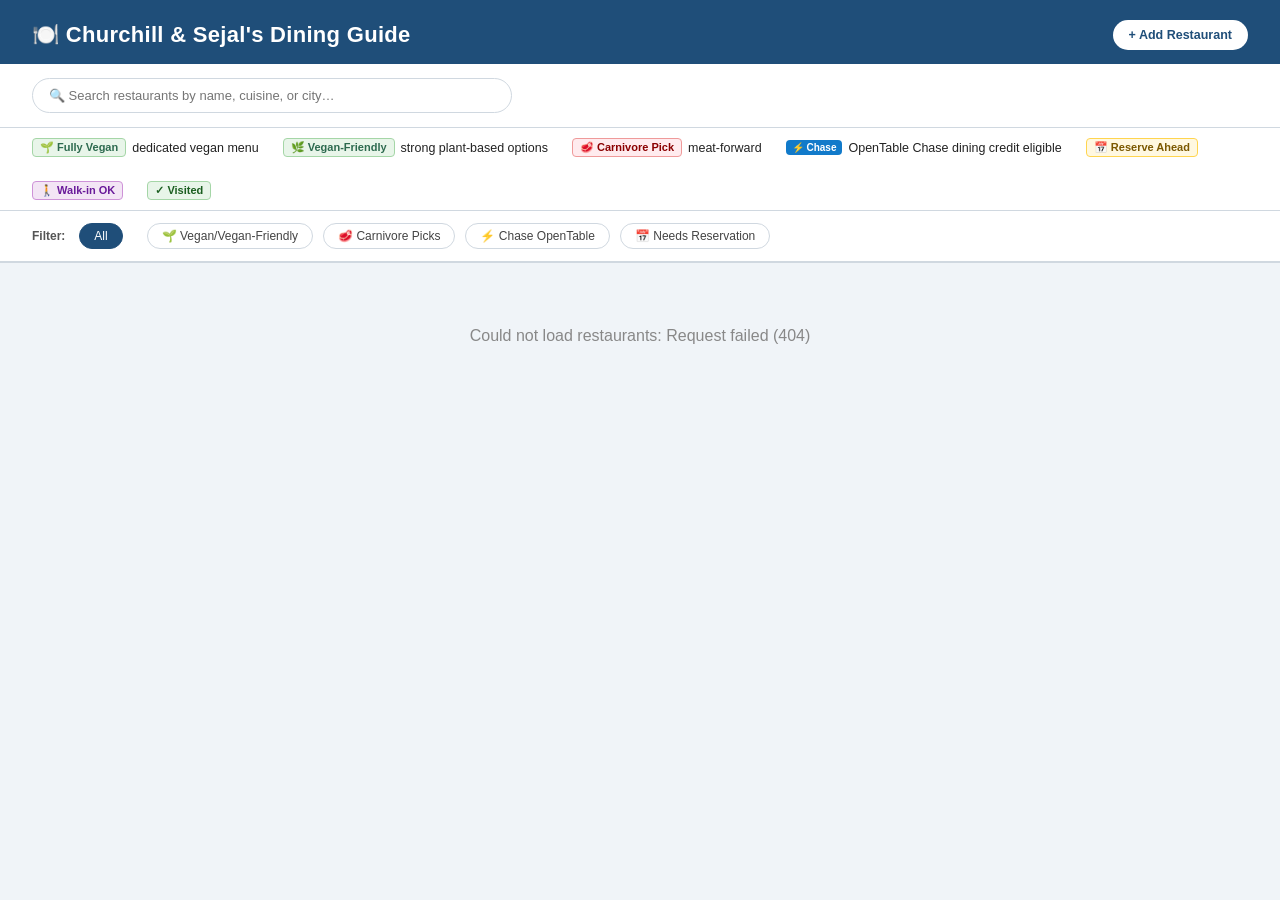
==== commit a64beb2c: "Add backend: D1 database, Pages Functions API, notes/rating/visited, in-app add-restaurant - D1 data" ====
--- a/index.html
+++ b/index.html
@@ -3,242 +3,18 @@
 <head>
 <meta charset="UTF-8">
 <meta name="viewport" content="width=device-width, initial-scale=1.0">
-<title>NM Trip — Dining Guide</title>
+<title>Churchill & Sejal's Dining Guide</title>
 <link rel="manifest" href="manifest.json">
 <meta name="theme-color" content="#1F4E79">
-<style>
-  :root {
-    --navy: #1F4E79;
-    --blue: #2E6DA4;
-    --light-blue: #D6E4F0;
-    --green: #2D6A4F;
-    --light-green: #D5E8D4;
-    --orange: #843C0C;
-    --light-orange: #FCE4D6;
-    --chase-blue: #117ACA;
-    --gold: #C9A84C;
-    --red: #8B0000;
-    --gray: #f5f5f5;
-    --border: #d0d8e0;
-  }
-  * { box-sizing: border-box; margin: 0; padding: 0; }
-  body { font-family: 'Segoe UI', Arial, sans-serif; background: #f0f4f8; color: #222; }
-
-  .header {
-    background: var(--navy);
-    color: white;
-    padding: 20px 32px 14px;
-    display: flex;
-    align-items: center;
-    gap: 16px;
-  }
-  .header h1 { font-size: 22px; font-weight: 700; letter-spacing: 0.3px; }
-  .header p { font-size: 13px; opacity: 0.8; margin-top: 3px; }
-
-  .legend {
-    background: white;
-    border-bottom: 1px solid var(--border);
-    padding: 10px 32px;
-    display: flex;
-    gap: 24px;
-    align-items: center;
-    flex-wrap: wrap;
-    font-size: 12.5px;
-  }
-  .legend-item { display: flex; align-items: center; gap: 6px; }
-  .badge { display: inline-flex; align-items: center; gap: 4px; border-radius: 4px; padding: 2px 7px; font-size: 11px; font-weight: 600; }
-  .badge-vegan { background: #E8F5E9; color: #2D6A4F; border: 1px solid #A5D6A7; }
-  .badge-meat  { background: #FFEBEE; color: #8B0000; border: 1px solid #EF9A9A; }
-  .badge-chase { background: #E3F2FD; color: var(--chase-blue); border: 1px solid #90CAF9; font-size: 10px; }
-  .badge-res   { background: #FFF8E1; color: #7B5800; border: 1px solid #FFD54F; }
-  .badge-walkin{ background: #F3E5F5; color: #6A1B9A; border: 1px solid #CE93D8; }
-
-  .search-bar {
-    background: white;
-    padding: 14px 32px;
-    border-bottom: 1px solid var(--border);
-  }
-  .search-bar input {
-    width: 100%;
-    max-width: 480px;
-    padding: 9px 16px;
-    border-radius: 20px;
-    border: 1.5px solid var(--border);
-    font-size: 13px;
-    outline: none;
-  }
-  .search-bar input:focus { border-color: var(--blue); }
-
-  .filters {
-    background: white;
-    padding: 12px 32px;
-    display: flex;
-    gap: 10px;
-    flex-wrap: wrap;
-    border-bottom: 2px solid var(--border);
-    align-items: center;
-  }
-  .filters span { font-size: 12px; font-weight: 600; color: #555; margin-right: 4px; }
-  .filter-btn {
-    padding: 5px 14px;
-    border-radius: 20px;
-    border: 1.5px solid var(--border);
-    background: white;
-    cursor: pointer;
-    font-size: 12px;
-    font-weight: 500;
-    transition: all 0.15s;
-    color: #444;
-  }
-  .filter-btn:hover { border-color: var(--blue); color: var(--blue); }
-  .filter-btn.active { background: var(--navy); color: white; border-color: var(--navy); }
-
-  .content { padding: 24px 32px; max-width: 1300px; }
-
-  .city-section { margin-bottom: 32px; }
-  .city-header {
-    display: flex;
-    align-items: center;
-    gap: 10px;
-    margin-bottom: 14px;
-    padding-bottom: 8px;
-    border-bottom: 2.5px solid;
-    border-color: var(--blue);
-  }
-  .city-header.sf  { border-color: var(--blue); }
-  .city-header.taos{ border-color: var(--green); }
-  .city-header.abq { border-color: var(--orange); }
-  .city-header h2  { font-size: 17px; font-weight: 700; color: var(--navy); }
-  .city-header.sf  h2 { color: var(--navy); }
-  .city-header.taos h2{ color: var(--green); }
-  .city-header.abq h2 { color: var(--orange); }
-
-  .grid { display: grid; grid-template-columns: repeat(auto-fill, minmax(340px, 1fr)); gap: 14px; }
-
-  .card {
-    background: white;
-    border-radius: 10px;
-    border: 1.5px solid var(--border);
-    overflow: hidden;
-    transition: box-shadow 0.2s;
-  }
-  .card:hover { box-shadow: 0 4px 16px rgba(0,0,0,0.10); }
-  .card.hidden { display: none; }
-
-  .card-header {
-    padding: 13px 16px 10px;
-    display: flex;
-    justify-content: space-between;
-    align-items: flex-start;
-    gap: 8px;
-  }
-  .card-header      { background: var(--light-blue); }
-  .card-header.sf   { background: var(--light-blue); }
-  .card-header.taos { background: var(--light-green); }
-  .card-header.abq  { background: var(--light-orange); }
-
-  .card-name { font-size: 14px; font-weight: 700; color: #1a1a1a; line-height: 1.3; }
-  .card-type { font-size: 11px; color: #666; margin-top: 2px; }
-
-  .badges { display: flex; gap: 4px; flex-wrap: wrap; margin-top: 4px; }
-
-  .chase-logo {
-    display: inline-flex;
-    align-items: center;
-    gap: 3px;
-    background: var(--chase-blue);
-    color: white;
-    border-radius: 4px;
-    padding: 2px 6px;
-    font-size: 10px;
-    font-weight: 700;
-    white-space: nowrap;
-    flex-shrink: 0;
-  }
-  .chase-logo svg { width: 12px; height: 12px; }
-
-  .card-body { padding: 12px 16px; }
-  .card-desc { font-size: 12.5px; color: #444; line-height: 1.5; margin-bottom: 10px; }
-
-  .links { display: flex; gap: 8px; flex-wrap: wrap; }
-  .link-btn {
-    display: inline-flex;
-    align-items: center;
-    gap: 5px;
-    padding: 5px 12px;
-    border-radius: 6px;
-    font-size: 11.5px;
-    font-weight: 600;
-    text-decoration: none;
-    transition: opacity 0.15s;
-  }
-  .link-btn:hover { opacity: 0.82; }
-  .link-menu     { background: #EEF2FF; color: #3730a3; border: 1px solid #C7D2FE; }
-  .link-opentable{ background: #DA3743; color: white; }
-  .link-resy     { background: #1A1A1A; color: white; }
-  .link-website  { background: #F3F4F6; color: #374151; border: 1px solid #D1D5DB; }
-  .link-phone    { background: #F0FDF4; color: #166534; border: 1px solid #BBF7D0; }
-  .link-call     { background: #FEF9C3; color: #713F12; border: 1px solid #FDE047; }
-
-  .res-note {
-    display: flex;
-    align-items: center;
-    gap: 5px;
-    font-size: 11px;
-    color: #92400e;
-    background: #FFFBEB;
-    border: 1px solid #FDE68A;
-    border-radius: 5px;
-    padding: 4px 9px;
-    margin-bottom: 8px;
-  }
-
-  .state-section {
-    background: white;
-    border: 1.5px solid var(--border);
-    border-radius: 10px;
-    margin-bottom: 10px;
-    overflow: hidden;
-  }
-  .state-summary {
-    cursor: pointer;
-    padding: 14px 20px;
-    font-size: 15px;
-    font-weight: 700;
-    color: var(--navy);
-    list-style: none;
-    display: flex;
-    align-items: center;
-    justify-content: space-between;
-    user-select: none;
-  }
-  .state-summary::-webkit-details-marker { display: none; }
-  .state-summary::after {
-    content: '▸';
-    font-size: 12px;
-    color: #888;
-    transition: transform 0.15s;
-  }
-  .state-section[open] > .state-summary::after { transform: rotate(90deg); }
-  .state-summary:hover { background: #f8fafc; }
-  .state-count { font-size: 12px; font-weight: 500; color: #888; margin-left: 8px; }
-  .state-body { padding: 4px 20px 20px; }
-  .state-empty { font-size: 13px; color: #888; padding: 4px 0 16px; }
-
-  @media (max-width: 700px) {
-    .content { padding: 16px; }
-    .header, .legend, .filters { padding-left: 16px; padding-right: 16px; }
-    .grid { grid-template-columns: 1fr; }
-  }
-</style>
+<link rel="stylesheet" href="style.css">
 </head>
 <body>
 
 <div class="header">
   <div>
-    <h1>🌵 New Mexico Trip — Dining Guide</h1>
-    <p>Menu & reservation links for all recommended restaurants · July 13–21, 2026</p>
+    <h1>🍽️ Churchill & Sejal's Dining Guide</h1>
   </div>
+  <button class="btn-add-restaurant" onclick="openAddModal()">+ Add Restaurant</button>
 </div>
 
 <div class="search-bar">
@@ -252,14 +28,13 @@
   <div class="legend-item"><span class="chase-logo">⚡ Chase</span> OpenTable Chase dining credit eligible</div>
   <div class="legend-item"><span class="badge badge-res">📅 Reserve Ahead</span></div>
   <div class="legend-item"><span class="badge badge-walkin">🚶 Walk-in OK</span></div>
+  <div class="legend-item"><span class="badge badge-visited">✓ Visited</span></div>
 </div>
 
 <div class="filters">
   <span>Filter:</span>
   <button class="filter-btn active" onclick="filter('all', this)">All</button>
-  <button class="filter-btn" onclick="filter('santa-fe', this)">Santa Fe</button>
-  <button class="filter-btn" onclick="filter('taos', this)">Taos</button>
-  <button class="filter-btn" onclick="filter('albuquerque', this)">Albuquerque</button>
+  <span id="cityFilters"></span>
   <button class="filter-btn" onclick="filter('vegan', this)">🌱 Vegan/Vegan-Friendly</button>
   <button class="filter-btn" onclick="filter('meat', this)">🥩 Carnivore Picks</button>
   <button class="filter-btn" onclick="filter('chase', this)">⚡ Chase OpenTable</button>
@@ -267,1129 +42,42 @@
 </div>
 
 <div class="content">
+  <div id="listMount">
+    <div id="statesMount"></div>
+    <div style="text-align:center; font-size:11px; color:#999; padding: 8px 0 24px;">
+      ⚡ Chase = eligible for Chase Sapphire OpenTable dining credit
+    </div>
+  </div>
+  <div id="detailMount" style="display:none;"></div>
+</div>
 
-<details class="state-section">
-  <summary class="state-summary">Alabama</summary>
-  <div class="state-body">
-    <p class="state-empty">No dining recs added yet.</p>
-  </div>
-</details>
+<button class="back-to-top" id="backToTop" onclick="scrollToTop()" aria-label="Back to top">↑</button>
 
-<details class="state-section">
-  <summary class="state-summary">Alaska</summary>
-  <div class="state-body">
-    <p class="state-empty">No dining recs added yet.</p>
-  </div>
-</details>
-
-<details class="state-section">
-  <summary class="state-summary">Arizona</summary>
-  <div class="state-body">
-    <p class="state-empty">No dining recs added yet.</p>
-  </div>
-</details>
-
-<details class="state-section">
-  <summary class="state-summary">Arkansas</summary>
-  <div class="state-body">
-    <p class="state-empty">No dining recs added yet.</p>
-  </div>
-</details>
-
-<details class="state-section">
-  <summary class="state-summary">California</summary>
-  <div class="state-body">
-    <p class="state-empty">No dining recs added yet.</p>
-  </div>
-</details>
-
-<details class="state-section">
-  <summary class="state-summary">Colorado</summary>
-  <div class="state-body">
-    <p class="state-empty">No dining recs added yet.</p>
-  </div>
-</details>
-
-<details class="state-section">
-  <summary class="state-summary">Connecticut</summary>
-  <div class="state-body">
-    <p class="state-empty">No dining recs added yet.</p>
-  </div>
-</details>
-
-<details class="state-section">
-  <summary class="state-summary">Delaware</summary>
-  <div class="state-body">
-    <p class="state-empty">No dining recs added yet.</p>
-  </div>
-</details>
-
-<details class="state-section">
-  <summary class="state-summary">Florida</summary>
-  <div class="state-body">
-    <p class="state-empty">No dining recs added yet.</p>
-  </div>
-</details>
-
-<details class="state-section">
-  <summary class="state-summary">Georgia</summary>
-  <div class="state-body">
-    <p class="state-empty">No dining recs added yet.</p>
-  </div>
-</details>
-
-<details class="state-section">
-  <summary class="state-summary">Hawaii</summary>
-  <div class="state-body">
-    <p class="state-empty">No dining recs added yet.</p>
-  </div>
-</details>
-
-<details class="state-section">
-  <summary class="state-summary">Idaho</summary>
-  <div class="state-body">
-    <p class="state-empty">No dining recs added yet.</p>
-  </div>
-</details>
-
-<details class="state-section">
-  <summary class="state-summary">Illinois</summary>
-  <div class="state-body">
-    <p class="state-empty">No dining recs added yet.</p>
-  </div>
-</details>
-
-<details class="state-section">
-  <summary class="state-summary">Indiana</summary>
-  <div class="state-body">
-    <p class="state-empty">No dining recs added yet.</p>
-  </div>
-</details>
-
-<details class="state-section">
-  <summary class="state-summary">Iowa</summary>
-  <div class="state-body">
-    <p class="state-empty">No dining recs added yet.</p>
-  </div>
-</details>
-
-<details class="state-section">
-  <summary class="state-summary">Kansas</summary>
-  <div class="state-body">
-    <p class="state-empty">No dining recs added yet.</p>
-  </div>
-</details>
-
-<details class="state-section">
-  <summary class="state-summary">Kentucky</summary>
-  <div class="state-body">
-    <p class="state-empty">No dining recs added yet.</p>
-  </div>
-</details>
-
-<details class="state-section">
-  <summary class="state-summary">Louisiana</summary>
-  <div class="state-body">
-    <p class="state-empty">No dining recs added yet.</p>
-  </div>
-</details>
-
-<details class="state-section">
-  <summary class="state-summary">Maine</summary>
-  <div class="state-body">
-    <p class="state-empty">No dining recs added yet.</p>
-  </div>
-</details>
-
-<details class="state-section">
-  <summary class="state-summary">Maryland</summary>
-  <div class="state-body">
-    <p class="state-empty">No dining recs added yet.</p>
-  </div>
-</details>
-
-<details class="state-section">
-  <summary class="state-summary">Massachusetts</summary>
-  <div class="state-body">
-    <p class="state-empty">No dining recs added yet.</p>
-  </div>
-</details>
-
-<details class="state-section">
-  <summary class="state-summary">Michigan</summary>
-  <div class="state-body">
-    <p class="state-empty">No dining recs added yet.</p>
-  </div>
-</details>
-
-<details class="state-section">
-  <summary class="state-summary">Minnesota</summary>
-  <div class="state-body">
-    <p class="state-empty">No dining recs added yet.</p>
-  </div>
-</details>
-
-<details class="state-section">
-  <summary class="state-summary">Mississippi</summary>
-  <div class="state-body">
-    <p class="state-empty">No dining recs added yet.</p>
-  </div>
-</details>
-
-<details class="state-section">
-  <summary class="state-summary">Missouri</summary>
-  <div class="state-body">
-    <p class="state-empty">No dining recs added yet.</p>
-  </div>
-</details>
-
-<details class="state-section">
-  <summary class="state-summary">Montana</summary>
-  <div class="state-body">
-    <p class="state-empty">No dining recs added yet.</p>
-  </div>
-</details>
-
-<details class="state-section">
-  <summary class="state-summary">Nebraska</summary>
-  <div class="state-body">
-    <p class="state-empty">No dining recs added yet.</p>
-  </div>
-</details>
-
-<details class="state-section">
-  <summary class="state-summary">Nevada</summary>
-  <div class="state-body">
-    <p class="state-empty">No dining recs added yet.</p>
-  </div>
-</details>
-
-<details class="state-section">
-  <summary class="state-summary">New Hampshire</summary>
-  <div class="state-body">
-    <p class="state-empty">No dining recs added yet.</p>
-  </div>
-</details>
-
-<details class="state-section">
-  <summary class="state-summary">New Jersey</summary>
-  <div class="state-body">
-    <p class="state-empty">No dining recs added yet.</p>
-  </div>
-</details>
-
-<details class="state-section" open data-default-open>
-  <summary class="state-summary">New Mexico <span class="state-count">(30 spots)</span></summary>
-  <div class="state-body">
-
-<!-- ═══════════════════════════════ SANTA FE ═══════════════════════════════ -->
-<div class="city-section">
-  <div class="city-header sf">
-    <h2>🔵 Santa Fe</h2>
-    <span style="font-size:13px;color:#666;">July 13–16 &amp; July 19–21</span>
-  </div>
-  <div class="grid">
-
-<div class="card" data-city="santa-fe" data-tags="vegan walkin">
-      <div class="card-header sf">
-        <div>
-          <div class="card-name">Annapurna's World Vegetarian Cafe</div>
-          <div class="card-type">Ayurvedic · Vegetarian/Vegan · 1624 Cerrillos Rd</div>
-          <div class="badges">
-            <span class="badge badge-vegan">🌱 Fully Vegan / Vegetarian</span>
-            <span class="badge badge-walkin">🚶 Walk-in OK</span>
-          </div>
-        </div>
+<div class="modal-overlay" id="addModal" style="display:none;">
+  <div class="modal">
+    <div class="modal-header">
+      <h3>Add Restaurant</h3>
+      <button class="modal-close" onclick="closeAddModal()">✕</button>
+    </div>
+    <form id="addForm" onsubmit="submitAddRestaurant(event)">
+      <label>Name<input name="name" required></label>
+      <label>City<input name="city" required></label>
+      <label>State<input name="state" required placeholder="e.g. New Mexico"></label>
+      <label>Type / Cuisine<input name="type" placeholder="e.g. Farm-to-Table · 123 Main St"></label>
+      <label>Description<textarea name="desc" placeholder="What's it like? What should we order?"></textarea></label>
+      <div class="tag-checks">
+        <label><input type="checkbox" name="tags" value="vegan"> 🌱 Vegan-friendly</label>
+        <label><input type="checkbox" name="tags" value="meat"> 🥩 Carnivore pick</label>
+        <label><input type="checkbox" name="tags" value="reserve"> 📅 Needs reservation</label>
+        <label><input type="checkbox" name="tags" value="chase"> ⚡ Chase OpenTable</label>
+        <label><input type="checkbox" name="tags" value="walkin"> 🚶 Walk-in OK</label>
       </div>
-      <div class="card-body">
-        <div class="card-desc">Cardamom pancakes with coconut and almonds, best chai in Santa Fe. Full GF/DF bakery. Opens 7 AM — ideal departure-day breakfast before heading to the airport.</div>
-        <div class="links">
-          <a class="link-btn link-menu" href="https://www.chaishoppe.com/menu" target="_blank">📋 Menu</a>
-          <a class="link-btn link-website" href="https://www.chaishoppe.com" target="_blank">🌐 Website</a>
-        </div>
-      </div>
-    </div>
-
-<div class="card" data-city="santa-fe" data-tags="vegan meat reserve chase">
-      <div class="card-header sf">
-        <div>
-          <div class="card-name">Arroyo Vino</div>
-          <div class="card-type">Farm-to-Table · 218 Camino La Tierra</div>
-          <div class="badges">
-            <span class="badge badge-vegan">🌿 Vegan-Friendly</span>
-            <span class="badge badge-meat">🥩 Carnivore Pick</span>
-            <span class="badge badge-res">📅 Reserve 1–2 weeks ahead</span>
-          </div>
-        </div>
-        <span class="chase-logo">⚡ Chase</span>
-      </div>
-      <div class="card-body">
-        <div class="res-note">⚠️ Tue–Sat only, seatings 5–8 PM. Book before Opera night (Jul 14).</div>
-        <div class="card-desc">Seasonal farm-to-table with an attached wine shop. Always has a veggie main. Best sunset views in Santa Fe. Great pre-Opera dinner. Kitchen garden sourced.</div>
-        <div class="links">
-          <a class="link-btn link-opentable" href="https://www.opentable.com/arroyo-vino" target="_blank">🔴 OpenTable</a>
-          <a class="link-btn link-menu" href="https://arroyovino.com" target="_blank">📋 Menu (seasonal)</a>
-          <a class="link-btn link-website" href="https://arroyovino.com" target="_blank">🌐 Website</a>
-        </div>
-      </div>
-    </div>
-
-<div class="card" data-city="santa-fe" data-tags="meat walkin">
-      <div class="card-header sf">
-        <div>
-          <div class="card-name">The Bull Ring</div>
-          <div class="card-type">Classic Chophouse · 150 Washington Ave</div>
-          <div class="badges">
-            <span class="badge badge-meat">🥩 Carnivore Pick</span>
-            <span class="badge badge-walkin">🚶 Walk-in OK</span>
-          </div>
-        </div>
-      </div>
-      <div class="card-body">
-        <div class="card-desc">Santa Fe institution since 1975. Prime rib, classic cuts, full bar, power lunch crowd. Good late-night option near the Plaza. Longtime local favorite.</div>
-        <div class="links">
-          <a class="link-btn link-menu" href="https://www.thebullringsantafe.com/menu" target="_blank">📋 Menu</a>
-          <a class="link-btn link-website" href="https://www.thebullringsantafe.com" target="_blank">🌐 Website</a>
-        </div>
-      </div>
-    </div>
-
-<div class="card" data-city="santa-fe" data-tags="vegan walkin">
-      <div class="card-header sf">
-        <div>
-          <div class="card-name">Cafecito</div>
-          <div class="card-type">Casual · Vegan-Friendly · 500 Old Santa Fe Trail</div>
-          <div class="badges">
-            <span class="badge badge-vegan">🌱 Fully Vegan Options</span>
-            <span class="badge badge-walkin">🚶 Walk-in OK</span>
-          </div>
-        </div>
-      </div>
-      <div class="card-body">
-        <div class="card-desc">Beautiful patio, vegan "three sisters" empanadas, De La Tierra bowl (lentils, cauliflower, beets, squash, kale). Great lunch spot near Museum Hill.</div>
-        <div class="links">
-          <a class="link-btn link-menu" href="https://cafecitosantafe.com/menu" target="_blank">📋 Menu</a>
-          <a class="link-btn link-website" href="https://cafecitosantafe.com" target="_blank">🌐 Website</a>
-          <a class="link-btn link-call" href="tel:+15059860500">📞 Call</a>
-        </div>
-      </div>
-    </div>
-
-<div class="card" data-city="santa-fe" data-tags="vegan meat walkin">
-      <div class="card-header sf">
-        <div>
-          <div class="card-name">El Farol</div>
-          <div class="card-type">Spanish Tapas · Canyon Road · 808 Canyon Rd</div>
-          <div class="badges">
-            <span class="badge badge-vegan">🌿 Vegan-Friendly</span>
-            <span class="badge badge-meat">🥩 Carnivore Pick</span>
-            <span class="badge badge-walkin">🚶 Bar walk-in</span>
-          </div>
-        </div>
-      </div>
-      <div class="card-body">
-        <div class="card-desc">Spanish tapas with flamenco dancing and live entertainment on Canyon Road. Vegan options among the small plates. Great last-night vibe. Oldest restaurant in Santa Fe.</div>
-        <div class="links">
-          <a class="link-btn link-menu" href="https://elfarolsf.com/menus/" target="_blank">📋 Menu</a>
-          <a class="link-btn link-website" href="https://elfarolsf.com" target="_blank">🌐 Website</a>
-          <a class="link-btn link-call" href="tel:+15059839912">📞 Call for Res</a>
-        </div>
-      </div>
-    </div>
-
-<div class="card" data-city="santa-fe" data-tags="vegan meat reserve chase">
-      <div class="card-header sf">
-        <div>
-          <div class="card-name">Geronimo</div>
-          <div class="card-type">Fine Dining · Canyon Road · 724 Canyon Rd</div>
-          <div class="badges">
-            <span class="badge badge-vegan">🌿 Vegan-Friendly</span>
-            <span class="badge badge-meat">🥩 Carnivore Pick</span>
-            <span class="badge badge-res">📅 Reserve ASAP</span>
-          </div>
-        </div>
-        <span class="chase-logo">⚡ Chase</span>
-      </div>
-      <div class="card-body">
-        <div class="res-note">⚠️ Books 2–3 weeks out in July. Reserve immediately.</div>
-        <div class="card-desc">NM's only Mobil 4-Star &amp; AAA 4-Diamond. Elk tenderloin, bison, seasonal vegetarian tasting menu. 1756 adobe home on Canyon Road. Best last-night splurge in Santa Fe.</div>
-        <div class="links">
-          <a class="link-btn link-opentable" href="https://www.opentable.com/geronimo-santa-fe" target="_blank">🔴 OpenTable</a>
-          <a class="link-btn link-menu" href="https://www.geronimorestaurant.com/menu" target="_blank">📋 Menu</a>
-          <a class="link-btn link-website" href="https://www.geronimorestaurant.com" target="_blank">🌐 Website</a>
-        </div>
-      </div>
-    </div>
-
-<div class="card" data-city="santa-fe" data-tags="vegan meat reserve chase">
-      <div class="card-header sf">
-        <div>
-          <div class="card-name">Horno Restaurant</div>
-          <div class="card-type">Gastropub · Near Plaza · 95 W Marcy St</div>
-          <div class="badges">
-            <span class="badge badge-vegan">🌿 Vegan-Friendly</span>
-            <span class="badge badge-meat">🥩 Carnivore Pick</span>
-            <span class="badge badge-res">📅 Reserve a few days ahead</span>
-          </div>
-        </div>
-        <span class="chase-logo">⚡ Chase</span>
-      </div>
-      <div class="card-body">
-        <div class="card-desc">James Beard-nominated Chef David Sellers. Upscale gastropub, seasonal world-inspired small plates. Vegan dumplings + vegan chocolate cake. Al fresco patio. Steps from the Plaza.</div>
-        <div class="links">
-          <a class="link-btn link-opentable" href="https://www.opentable.com/r/horno-restaurant-santa-fe" target="_blank">🔴 OpenTable</a>
-          <a class="link-btn link-menu" href="https://www.hornorestaurant.com/menu" target="_blank">📋 Menu</a>
-          <a class="link-btn link-website" href="https://www.hornorestaurant.com" target="_blank">🌐 Website</a>
-        </div>
-      </div>
-    </div>
-
-<div class="card" data-city="santa-fe" data-tags="meat reserve chase">
-      <div class="card-header sf">
-        <div>
-          <div class="card-name">La Plazuela at La Fonda</div>
-          <div class="card-type">New Mexican · Inside La Fonda on the Plaza · 100 E San Francisco St</div>
-          <div class="badges">
-            <span class="badge badge-meat">🥩 Carnivore Pick</span>
-            <span class="badge badge-res">📅 Reserve for dinner</span>
-          </div>
-        </div>
-        <span class="chase-logo">⚡ Chase</span>
-      </div>
-      <div class="card-body">
-        <div class="res-note">⚠️ Breakfast &amp; lunch are walk-in only; dinner reservations recommended.</div>
-        <div class="card-desc">Historic 1920s indoor courtyard with skylights, steps from the Plaza. Innovative New Mexican classics — tortilla soup, tableside guacamole, enchiladas, filet mignon. Santa Fe's most romantic dining room.</div>
-        <div class="links">
-          <a class="link-btn link-opentable" href="https://www.opentable.com/la-plazuela-at-la-fonda-on-the-plaza" target="_blank">🔴 OpenTable</a>
-          <a class="link-btn link-menu" href="https://lafondasantafe.com/dinner-menu/" target="_blank">📋 Menu</a>
-          <a class="link-btn link-website" href="https://lafondasantafe.com/la-plazuela/" target="_blank">🌐 Website</a>
-        </div>
-      </div>
-    </div>
-
-<div class="card" data-city="santa-fe" data-tags="vegan meat reserve chase">
-      <div class="card-header sf">
-        <div>
-          <div class="card-name">Paloma</div>
-          <div class="card-type">Contemporary Mexican · 401 S Guadalupe St</div>
-          <div class="badges">
-            <span class="badge badge-vegan">🌿 Vegan-Friendly</span>
-            <span class="badge badge-meat">🥩 Carnivore Pick</span>
-            <span class="badge badge-res">📅 Reserve same/next day</span>
-          </div>
-        </div>
-        <span class="chase-logo">⚡ Chase</span>
-      </div>
-      <div class="card-body">
-        <div class="card-desc">Scratch-made masa, mezcal-forward bar, vivid Mexican-inspired menu. Cauliflower dishes for vegans, solid meat mains. Free parking after 6 PM. Open late kitchen.</div>
-        <div class="links">
-          <a class="link-btn link-opentable" href="https://www.opentable.com/r/paloma-santa-fe" target="_blank">🔴 OpenTable</a>
-          <a class="link-btn link-menu" href="https://paloma-sf.com/menus" target="_blank">📋 Menu</a>
-          <a class="link-btn link-website" href="https://paloma-sf.com" target="_blank">🌐 Website</a>
-        </div>
-      </div>
-    </div>
-
-<div class="card" data-city="santa-fe" data-tags="vegan meat reserve chase">
-      <div class="card-header sf">
-        <div>
-          <div class="card-name">Restaurant Martin</div>
-          <div class="card-type">Fine Dining · Contemporary American · 526 Galisteo St</div>
-          <div class="badges">
-            <span class="badge badge-vegan">🌿 Vegan-Friendly</span>
-            <span class="badge badge-meat">🥩 Carnivore Pick</span>
-            <span class="badge badge-res">📅 Reserve ahead</span>
-          </div>
-        </div>
-        <span class="chase-logo">⚡ Chase</span>
-      </div>
-      <div class="card-body">
-        <div class="card-desc">James Beard finalist for Best Chef Southwest (multiple years). French technique meets NM ingredients. Organic meats, local produce. Beautiful patio. Family-owned.</div>
-        <div class="links">
-          <a class="link-btn link-opentable" href="https://www.opentable.com/restaurant-martin" target="_blank">🔴 OpenTable</a>
-          <a class="link-btn link-menu" href="https://restaurantmartinsantafe.com/menus/" target="_blank">📋 Menu</a>
-          <a class="link-btn link-website" href="https://restaurantmartinsantafe.com" target="_blank">🌐 Website</a>
-        </div>
-      </div>
-    </div>
-
-<div class="card" data-city="santa-fe" data-tags="meat walkin">
-      <div class="card-header sf">
-        <div>
-          <div class="card-name">Rio Chama Prime Steakhouse</div>
-          <div class="card-type">Steakhouse · 414 Old Santa Fe Trail</div>
-          <div class="badges">
-            <span class="badge badge-meat">🥩 Carnivore Pick</span>
-            <span class="badge badge-walkin">🚶 Bar seating available</span>
-          </div>
-        </div>
-      </div>
-      <div class="card-body">
-        <div class="card-desc">Santa Fe's top steakhouse. Prime rib, bone-in ribeye, filet mignon, oysters to start. Great for pre-Opera dinner. Full bar. Classic Santa Fe atmosphere.</div>
-        <div class="links">
-          <a class="link-btn link-menu" href="https://www.riochamasteakhouse.com/menu" target="_blank">📋 Menu</a>
-          <a class="link-btn link-website" href="https://www.riochamasteakhouse.com" target="_blank">🌐 Website</a>
-          <a class="link-btn link-call" href="tel:+15059554949">📞 Call for Res</a>
-        </div>
-      </div>
-    </div>
-
-<div class="card" data-city="santa-fe" data-tags="vegan reserve chase">
-      <div class="card-header sf">
-        <div>
-          <div class="card-name">Santa Fe Teahouse &amp; Bistro</div>
-          <div class="card-type">Bistro · Top of Canyon Road · 821 Canyon Rd</div>
-          <div class="badges">
-            <span class="badge badge-vegan">🌿 Vegan-Friendly</span>
-            <span class="badge badge-res">📅 Reserve or walk-in</span>
-          </div>
-        </div>
-        <span class="chase-logo">⚡ Chase</span>
-      </div>
-      <div class="card-body">
-        <div class="card-desc">80+ teas, espresso drinks, and tea-infused cocktails from a 99% gluten-free scratch kitchen with vegetarian and vegan options. Dog-friendly garden patio, frequent live music. Open Wed–Sun, 8 AM–3 PM.</div>
-        <div class="links">
-          <a class="link-btn link-opentable" href="https://www.opentable.com/r/santa-fe-teahouse-and-bistro-santa-fe" target="_blank">🔴 OpenTable</a>
-          <a class="link-btn link-menu" href="https://www.santafeteahouse.com/pages/breakfast" target="_blank">📋 Menu</a>
-          <a class="link-btn link-website" href="https://www.santafeteahouse.com" target="_blank">🌐 Website</a>
-        </div>
-      </div>
-    </div>
-
-<div class="card" data-city="santa-fe" data-tags="vegan walkin">
-      <div class="card-header sf">
-        <div>
-          <div class="card-name">Sweetwater Harvest Kitchen</div>
-          <div class="card-type">Vegan / GF · 1512 Pacheco St</div>
-          <div class="badges">
-            <span class="badge badge-vegan">🌱 Fully Vegan</span>
-            <span class="badge badge-walkin">🚶 Walk-in OK</span>
-          </div>
-        </div>
-      </div>
-      <div class="card-body">
-        <div class="card-desc">Dedicated gluten-free facility. Daily specials, mushroom tea lattes, vegan and paleo options. Fine dining quality meets cozy café vibe. Great for breakfast or lunch.</div>
-        <div class="links">
-          <a class="link-btn link-menu" href="https://www.sweetwaterharvestkitchen.com/menu" target="_blank">📋 Menu</a>
-          <a class="link-btn link-website" href="https://www.sweetwaterharvestkitchen.com" target="_blank">🌐 Website</a>
-        </div>
-      </div>
-    </div>
-
-<div class="card" data-city="santa-fe" data-tags="vegan walkin">
-      <div class="card-header sf">
-        <div>
-          <div class="card-name">Tomasita's</div>
-          <div class="card-type">Classic NM · 500 S Guadalupe St</div>
-          <div class="badges">
-            <span class="badge badge-vegan">🌿 Vegan-Friendly</span>
-            <span class="badge badge-walkin">🚶 Walk-in (expect wait)</span>
-          </div>
-        </div>
-      </div>
-      <div class="card-body">
-        <div class="card-desc">Best beans in Santa Fe (vegan). Authentic New Mexican: green/red chile, smothered burritos, enchiladas. No-frills, cash-only vibe. Locals love it. Expect a line.</div>
-        <div class="links">
-          <a class="link-btn link-menu" href="https://www.tomasitas.com/menu" target="_blank">📋 Menu</a>
-          <a class="link-btn link-website" href="https://www.tomasitas.com" target="_blank">🌐 Website</a>
-        </div>
-      </div>
-    </div>
-
+      <button type="submit" class="btn-save">Save Restaurant</button>
+      <span id="addStatus"></span>
+    </form>
   </div>
 </div>
 
-<!-- ═══════════════════════════════ TAOS ═══════════════════════════════════ -->
-<div class="city-section">
-  <div class="city-header taos">
-    <h2>🟢 Taos</h2>
-    <span style="font-size:13px;color:#666;">July 16–17</span>
-  </div>
-  <div class="grid">
-
-<div class="card" data-city="taos" data-tags="meat walkin">
-      <div class="card-header taos">
-        <div>
-          <div class="card-name">5 Star Burgers</div>
-          <div class="card-type">Burgers · 1032 Paseo Del Pueblo Sur</div>
-          <div class="badges">
-            <span class="badge badge-meat">🥩 Carnivore Pick</span>
-            <span class="badge badge-walkin">🚶 Walk-in OK</span>
-          </div>
-        </div>
-      </div>
-      <div class="card-body">
-        <div class="card-desc">USA Today "Best Burger in New Mexico." Hormone-free Angus beef ground daily. Green chile cheeseburger is the move. Casual, quick, excellent. Great lunch before driving to ABQ.</div>
-        <div class="links">
-          <a class="link-btn link-menu" href="https://www.5starburgers.com/menu" target="_blank">📋 Menu</a>
-          <a class="link-btn link-website" href="https://www.5starburgers.com" target="_blank">🌐 Website</a>
-        </div>
-      </div>
-    </div>
-
-<div class="card" data-city="taos" data-tags="vegan meat walkin">
-      <div class="card-header taos">
-        <div>
-          <div class="card-name">Bent Street Grille</div>
-          <div class="card-type">American Bistro · 120 Bent St</div>
-          <div class="badges">
-            <span class="badge badge-vegan">🌿 Vegan-Friendly</span>
-            <span class="badge badge-meat">🥩 Carnivore Pick</span>
-            <span class="badge badge-walkin">🚶 Walk-in OK</span>
-          </div>
-        </div>
-      </div>
-      <div class="card-body">
-        <div class="card-desc">Casual country-style brunch &amp; lunch. Authentic northern NM flavors, scratch-made sauces. Best breakfast/lunch spot in Taos. Vegan and meat options throughout.</div>
-        <div class="links">
-          <a class="link-btn link-menu" href="https://bentstreetgrille.com/menu" target="_blank">📋 Menu</a>
-          <a class="link-btn link-website" href="https://bentstreetgrille.com" target="_blank">🌐 Website</a>
-        </div>
-      </div>
-    </div>
-
-<div class="card" data-city="taos" data-tags="vegan meat reserve">
-      <div class="card-header taos">
-        <div>
-          <div class="card-name">La Luna @ La Fonda</div>
-          <div class="card-type">Indigenous Fine Dining · Taos Plaza</div>
-          <div class="badges">
-            <span class="badge badge-vegan">🌿 Vegan-Friendly</span>
-            <span class="badge badge-meat">🥩 Carnivore Pick</span>
-            <span class="badge badge-res">📅 Reserve ahead</span>
-          </div>
-        </div>
-      </div>
-      <div class="card-body">
-        <div class="card-desc">One of only a handful of US restaurants dedicated to elevated Indigenous cuisine. Ancestral ingredients from North, Central and South America. Unique &amp; unforgettable.</div>
-        <div class="links">
-          <a class="link-btn link-menu" href="https://lafondetaos.com/dining" target="_blank">📋 Menu</a>
-          <a class="link-btn link-website" href="https://lafondetaos.com" target="_blank">🌐 Website</a>
-          <a class="link-btn link-call" href="tel:+15757582211">📞 Call for Res</a>
-        </div>
-      </div>
-    </div>
-
-<div class="card" data-city="taos" data-tags="meat reserve">
-      <div class="card-header taos">
-        <div>
-          <div class="card-name">Lambert's of Taos</div>
-          <div class="card-type">Fine Dining · 309 Paseo Del Pueblo Sur</div>
-          <div class="badges">
-            <span class="badge badge-meat">🥩 Carnivore Pick</span>
-            <span class="badge badge-res">📅 Reserve ahead (Las Fiestas wknd)</span>
-          </div>
-        </div>
-      </div>
-      <div class="card-body">
-        <div class="res-note">⚠️ Very busy Jul 17–19 during Las Fiestas. Book in advance.</div>
-        <div class="card-desc">Fine dining since 1989. CAB petit filet mignon, duck breast, buffalo tenderloin. Tree-shaded patio. Upscale but relaxed. Taos's most reliable fine dining institution.</div>
-        <div class="links">
-          <a class="link-btn link-menu" href="https://lambertsoftaos.com/menu" target="_blank">📋 Menu</a>
-          <a class="link-btn link-website" href="https://lambertsoftaos.com" target="_blank">🌐 Website</a>
-          <a class="link-btn link-call" href="tel:+15757589009">📞 Call for Res</a>
-        </div>
-      </div>
-    </div>
-
-<div class="card" data-city="taos" data-tags="vegan meat reserve">
-      <div class="card-header taos">
-        <div>
-          <div class="card-name">The Love Apple</div>
-          <div class="card-type">Organic · Farm-to-Table · 803 Paseo Del Pueblo Norte</div>
-          <div class="badges">
-            <span class="badge badge-vegan">🌿 Vegan-Friendly</span>
-            <span class="badge badge-meat">🥩 Carnivore Pick</span>
-            <span class="badge badge-res">📅 Reserve ASAP · Phone Only</span>
-          </div>
-        </div>
-      </div>
-      <div class="card-body">
-        <div class="res-note">⚠️ No OpenTable — call (575) 751-0050. Fills every night in July. Reserve now.</div>
-        <div class="card-desc">Intimate restaurant in a converted 1800s chapel. Gnocchi with carrot butter (vegan), duck breast, lamb albondigas. Wed–Sun, 5–9 PM only. One of the best in NM.</div>
-        <div class="links">
-          <a class="link-btn link-menu" href="https://theloveapple.net/pdf/love_apple_taos_dinner_menu.pdf" target="_blank">📋 Menu (PDF)</a>
-          <a class="link-btn link-website" href="https://theloveapple.net" target="_blank">🌐 Website</a>
-          <a class="link-btn link-phone" href="tel:+15757510050">📞 (575) 751-0050</a>
-        </div>
-      </div>
-    </div>
-
-  </div>
-</div>
-
-<!-- ═══════════════════════════════ ALBUQUERQUE ════════════════════════════ -->
-<div class="city-section">
-  <div class="city-header abq">
-    <h2>🟠 Albuquerque</h2>
-    <span style="font-size:13px;color:#666;">July 17–20</span>
-  </div>
-  <div class="grid">
-
-<div class="card" data-city="albuquerque" data-tags="vegan walkin">
-      <div class="card-header abq">
-        <div>
-          <div class="card-name">Annapurna's World Vegetarian Cafe</div>
-          <div class="card-type">Ayurvedic · Multiple Locations</div>
-          <div class="badges">
-            <span class="badge badge-vegan">🌱 Fully Vegan / Vegetarian</span>
-            <span class="badge badge-walkin">🚶 Walk-in OK</span>
-          </div>
-        </div>
-      </div>
-      <div class="card-body">
-        <div class="card-desc">Ayurvedic Indian — cardamom pancakes, tofu scramble, South Indian sampler, Lebanese wrap. GF and sugar-free bakery. Where this mini-chain started (2002). Multiple ABQ locations.</div>
-        <div class="links">
-          <a class="link-btn link-menu" href="https://www.chaishoppe.com/menu" target="_blank">📋 Menu</a>
-          <a class="link-btn link-website" href="https://www.chaishoppe.com" target="_blank">🌐 Website</a>
-        </div>
-      </div>
-    </div>
-
-<div class="card" data-city="albuquerque" data-tags="meat walkin">
-      <div class="card-header abq">
-        <div>
-          <div class="card-name">Antiquity Restaurant</div>
-          <div class="card-type">Wild Game · Steakhouse · Old Town · 112 Romero St NW</div>
-          <div class="badges">
-            <span class="badge badge-meat">🥩 Carnivore Pick</span>
-            <span class="badge badge-walkin">🚶 Walk-in OK</span>
-          </div>
-        </div>
-      </div>
-      <div class="card-body">
-        <div class="card-desc">Old Town ABQ institution in a landmark 1785 building. Wild game, seasonal meats, hand-crafted margaritas. 47+ years serving exceptional steaks in a historic adobe. Santos lounge inside.</div>
-        <div class="links">
-          <a class="link-btn link-menu" href="https://www.antiquityrestaurant.com/menu" target="_blank">📋 Menu</a>
-          <a class="link-btn link-website" href="https://www.antiquityrestaurant.com" target="_blank">🌐 Website</a>
-        </div>
-      </div>
-    </div>
-
-<div class="card" data-city="albuquerque" data-tags="vegan meat reserve">
-      <div class="card-header abq">
-        <div>
-          <div class="card-name">Artichoke Cafe</div>
-          <div class="card-type">Contemporary American · 424 Central Ave SE</div>
-          <div class="badges">
-            <span class="badge badge-vegan">🌿 Vegan-Friendly</span>
-            <span class="badge badge-meat">🥩 Carnivore Pick</span>
-            <span class="badge badge-res">📅 Reserve for weekends</span>
-          </div>
-        </div>
-      </div>
-      <div class="card-body">
-        <div class="card-desc">One of ABQ's most beloved gathering places. New American with French/Italian influences. Always a vegan option on the rotating menu. Great wine bar. Retro-cool EDO neighborhood.</div>
-        <div class="links">
-          <a class="link-btn link-menu" href="https://www.artichokecafe.com/menu" target="_blank">📋 Menu</a>
-          <a class="link-btn link-website" href="https://www.artichokecafe.com" target="_blank">🌐 Website</a>
-          <a class="link-btn link-call" href="tel:+15052431301">📞 Call for Res</a>
-        </div>
-      </div>
-    </div>
-
-<div class="card" data-city="albuquerque" data-tags="vegan meat reserve chase">
-      <div class="card-header abq">
-        <div>
-          <div class="card-name">Campo at Los Poblanos</div>
-          <div class="card-type">Farm-to-Table · 4803 Rio Grande Blvd NW</div>
-          <div class="badges">
-            <span class="badge badge-vegan">🌿 Vegan-Friendly</span>
-            <span class="badge badge-meat">🥩 Carnivore Pick</span>
-            <span class="badge badge-res">📅 Reserve 2–3 weeks out</span>
-          </div>
-        </div>
-        <span class="chase-logo">⚡ Chase</span>
-      </div>
-      <div class="card-body">
-        <div class="res-note">⚠️ Most sought-after reservation in ABQ. Book immediately for Jul 18 or 19.</div>
-        <div class="card-desc">Farm-to-table on 10-acre organic lavender farm. Rio Grande Valley cuisine, seasonal organic ingredients. Stunning outdoor patio. Vegan and meat dishes equally exceptional.</div>
-        <div class="links">
-          <a class="link-btn link-website" href="https://lospoblanos.com/dining/campo-reservations" target="_blank">🔴 Reserve Online</a>
-          <a class="link-btn link-menu" href="https://lospoblanos.com/dining/campo-menus" target="_blank">📋 Menu</a>
-          <a class="link-btn link-website" href="https://lospoblanos.com" target="_blank">🌐 Website</a>
-        </div>
-      </div>
-    </div>
-
-<div class="card" data-city="albuquerque" data-tags="meat reserve chase">
-      <div class="card-header abq">
-        <div>
-          <div class="card-name">Char at Hotel Andaluz</div>
-          <div class="card-type">Contemporary NM · 125 2nd St NW</div>
-          <div class="badges">
-            <span class="badge badge-meat">🥩 Carnivore Pick</span>
-            <span class="badge badge-res">📅 Reserve on weekends</span>
-          </div>
-        </div>
-        <span class="chase-logo">⚡ Chase</span>
-      </div>
-      <div class="card-body">
-        <div class="card-desc">NM's only Josper charcoal grill. Live-fire meats and contemporary NM cuisine. Built inside Conrad Hilton's 1939 hotel. Rooftop G. Toti bar with skyline views. Best hotel dining in ABQ.</div>
-        <div class="links">
-          <a class="link-btn link-menu" href="https://hotelandaluz.com/dining/char" target="_blank">📋 Menu</a>
-          <a class="link-btn link-website" href="https://hotelandaluz.com/dining" target="_blank">🌐 Website</a>
-          <a class="link-btn link-call" href="tel:+15052423900">📞 Call for Res</a>
-        </div>
-      </div>
-    </div>
-
-<div class="card" data-city="albuquerque" data-tags="vegan meat walkin">
-      <div class="card-header abq">
-        <div>
-          <div class="card-name">Farina Pizza</div>
-          <div class="card-type">Pizza · 510 Central Ave SE</div>
-          <div class="badges">
-            <span class="badge badge-vegan">🌱 Vegan Options</span>
-            <span class="badge badge-meat">🥩 Carnivore Pick</span>
-            <span class="badge badge-walkin">🚶 Walk-in OK</span>
-          </div>
-        </div>
-      </div>
-      <div class="card-body">
-        <div class="card-desc">Potentially the best pizza outside NYC. Vegan cheese and vegan crusts available. Lively bar, Nob Hill neighborhood energy. Next-door sister restaurant to Artichoke Cafe.</div>
-        <div class="links">
-          <a class="link-btn link-menu" href="https://www.farinabistro.com/menu" target="_blank">📋 Menu</a>
-          <a class="link-btn link-website" href="https://www.farinabistro.com" target="_blank">🌐 Website</a>
-        </div>
-      </div>
-    </div>
-
-<div class="card" data-city="albuquerque" data-tags="vegan walkin">
-      <div class="card-header abq">
-        <div>
-          <div class="card-name">Itality: Plant Based Foods</div>
-          <div class="card-type">Indigenous Vegan · 2500 12th St NW, Unit E</div>
-          <div class="badges">
-            <span class="badge badge-vegan">🌱 Fully Vegan</span>
-            <span class="badge badge-walkin">🚶 Counter Service</span>
-          </div>
-        </div>
-      </div>
-      <div class="card-body">
-        <div class="card-desc">Indigenous vegan restaurant in Avanyu Plaza. NDN tacos with fry bread, blue corn waffles, OG nachos supreme with quinoa. Counter-order, dine-in patio or to-go. No reservations — call ahead to confirm hours (Wed–Sun).</div>
-        <div class="links">
-          <a class="link-btn link-menu" href="https://www.italitynm.com/menu" target="_blank">📋 Menu</a>
-          <a class="link-btn link-website" href="https://www.italitynm.com" target="_blank">🌐 Website</a>
-          <a class="link-btn link-call" href="tel:+15054512861">📞 Call</a>
-        </div>
-      </div>
-    </div>
-
-<div class="card" data-city="albuquerque" data-tags="vegan meat reserve chase">
-      <div class="card-header abq">
-        <div>
-          <div class="card-name">Seasons Rotisserie &amp; Grill</div>
-          <div class="card-type">Casual Elegant · Old Town · 2031 Mountain Rd NW</div>
-          <div class="badges">
-            <span class="badge badge-vegan">🌿 Vegan-Friendly</span>
-            <span class="badge badge-meat">🥩 Carnivore Pick</span>
-            <span class="badge badge-res">📅 Reserve on weekends</span>
-          </div>
-        </div>
-        <span class="chase-logo">⚡ Chase</span>
-      </div>
-      <div class="card-body">
-        <div class="card-desc">ABQ's top mixed-diet restaurant. Wood-burning rotisserie, Kobe ribeye, jumbo scallops, vegan polenta. Rooftop patio with Happy Hour Wed–Sun. Overlooks Old Town.</div>
-        <div class="links">
-          <a class="link-btn link-opentable" href="https://www.opentable.com/r/seasons-rotisserie-and-grill-albuquerque" target="_blank">🔴 OpenTable</a>
-          <a class="link-btn link-menu" href="https://www.seasonsabq.com/menu" target="_blank">📋 Menu</a>
-          <a class="link-btn link-website" href="https://www.seasonsabq.com" target="_blank">🌐 Website</a>
-        </div>
-      </div>
-    </div>
-
-<div class="card" data-city="albuquerque" data-tags="vegan walkin">
-      <div class="card-header abq">
-        <div>
-          <div class="card-name">Squeezed Juice Bar</div>
-          <div class="card-type">Raw / Juice Bar · Northeast Heights</div>
-          <div class="badges">
-            <span class="badge badge-vegan">🌱 Raw / Vegan</span>
-            <span class="badge badge-walkin">🚶 Walk-in OK</span>
-          </div>
-        </div>
-      </div>
-      <div class="card-body">
-        <div class="card-desc">Best raw food stop in ABQ. Locally owned, farm-to-table fresh juices, acai bowls, smoothies. Fully vegetarian with strong vegan options. Great morning stop.</div>
-        <div class="links">
-          <a class="link-btn link-menu" href="https://squeezedjuicebar.com/menu" target="_blank">📋 Menu</a>
-          <a class="link-btn link-website" href="https://squeezedjuicebar.com" target="_blank">🌐 Website</a>
-        </div>
-      </div>
-    </div>
-
-<div class="card" data-city="albuquerque" data-tags="vegan walkin">
-      <div class="card-header abq">
-        <div>
-          <div class="card-name">Vegos</div>
-          <div class="card-type">Plant-Based Mexican · Nob Hill</div>
-          <div class="badges">
-            <span class="badge badge-vegan">🌱 Fully Vegan</span>
-            <span class="badge badge-walkin">🚶 Walk-in OK · Wed–Sun</span>
-          </div>
-        </div>
-      </div>
-      <div class="card-body">
-        <div class="card-desc">Plant-based Mexican with authentic spices. Papaya salad and fresh rolls great for raw vegans. Local favorite. Open Wed–Sun only — plan ahead for your ABQ weekend.</div>
-        <div class="links">
-          <a class="link-btn link-menu" href="https://vegosabq.com/menu" target="_blank">📋 Menu</a>
-          <a class="link-btn link-website" href="https://vegosabq.com" target="_blank">🌐 Website</a>
-        </div>
-      </div>
-    </div>
-
-<div class="card" data-city="albuquerque" data-tags="vegan meat reserve chase">
-      <div class="card-header abq">
-        <div>
-          <div class="card-name">Vintage 423</div>
-          <div class="card-type">Steakhouse · 423 Central Ave NW</div>
-          <div class="badges">
-            <span class="badge badge-meat">🥩 Carnivore Pick</span>
-            <span class="badge badge-res">📅 Reserve ahead on weekends</span>
-          </div>
-        </div>
-        <span class="chase-logo">⚡ Chase</span>
-      </div>
-      <div class="card-body">
-        <div class="card-desc">ABQ's premier steakhouse. USDA Prime &amp; Choice cuts, Wine Spectator-honored wine list, craft cocktails. "Best filet in a long while." Upscale but welcoming. Downtown Route 66.</div>
-        <div class="links">
-          <a class="link-btn link-opentable" href="https://www.opentable.com/vintage-423-reservations-albuquerque" target="_blank">🔴 OpenTable</a>
-          <a class="link-btn link-menu" href="https://vintage423.com/menu" target="_blank">📋 Menu</a>
-          <a class="link-btn link-website" href="https://vintage423.com" target="_blank">🌐 Website</a>
-        </div>
-      </div>
-    </div>
-
-  </div>
-</div>
-
-  </div>
-</details>
-
-<details class="state-section">
-  <summary class="state-summary">New York <span class="state-count">(1 spot)</span></summary>
-  <div class="state-body">
-
-<div class="city-section">
-  <div class="city-header">
-    <h2>New York City</h2>
-  </div>
-  <div class="grid">
-
-    <div class="card" data-city="new-york-city" data-tags="meat reserve">
-      <div class="card-header">
-        <div>
-          <div class="card-name">Ambassadors Clubhouse</div>
-          <div class="card-type">Northern Indian · NoMad · 1245 Broadway</div>
-          <div class="badges">
-            <span class="badge badge-meat">🥩 Carnivore Pick</span>
-            <span class="badge badge-res">📅 Reserve via Resy only</span>
-          </div>
-        </div>
-      </div>
-      <div class="card-body">
-        <div class="res-note">⚠️ No OpenTable, phone, or walk-in (except same-day cancellations). Resy releases tables twice a month: 1st for days 1–15, 15th for the rest of the month.</div>
-        <div class="card-desc">Punjab-inspired Northern Indian cuisine — papads &amp; chaat, tandoor &amp; kebabs, biryani &amp; pilau — served with theatrical tableside flair in Manhattan's NoMad neighborhood.</div>
-        <div class="links">
-          <a class="link-btn link-resy" href="https://resy.com/cities/new-york-ny/venues/ambassadors-clubhouse-new-york" target="_blank">⚫ Resy</a>
-          <a class="link-btn link-menu" href="https://ambassadorsclubhouse.com/newyork/food-drink/" target="_blank">📋 Menu</a>
-          <a class="link-btn link-website" href="https://ambassadorsclubhouse.com/newyork/" target="_blank">🌐 Website</a>
-        </div>
-      </div>
-    </div>
-
-  </div>
-</div>
-
-  </div>
-</details>
-
-<details class="state-section">
-  <summary class="state-summary">North Carolina</summary>
-  <div class="state-body">
-    <p class="state-empty">No dining recs added yet.</p>
-  </div>
-</details>
-
-<details class="state-section">
-  <summary class="state-summary">North Dakota</summary>
-  <div class="state-body">
-    <p class="state-empty">No dining recs added yet.</p>
-  </div>
-</details>
-
-<details class="state-section">
-  <summary class="state-summary">Ohio</summary>
-  <div class="state-body">
-    <p class="state-empty">No dining recs added yet.</p>
-  </div>
-</details>
-
-<details class="state-section">
-  <summary class="state-summary">Oklahoma</summary>
-  <div class="state-body">
-    <p class="state-empty">No dining recs added yet.</p>
-  </div>
-</details>
-
-<details class="state-section">
-  <summary class="state-summary">Oregon</summary>
-  <div class="state-body">
-    <p class="state-empty">No dining recs added yet.</p>
-  </div>
-</details>
-
-<details class="state-section">
-  <summary class="state-summary">Pennsylvania</summary>
-  <div class="state-body">
-    <p class="state-empty">No dining recs added yet.</p>
-  </div>
-</details>
-
-<details class="state-section">
-  <summary class="state-summary">Rhode Island</summary>
-  <div class="state-body">
-    <p class="state-empty">No dining recs added yet.</p>
-  </div>
-</details>
-
-<details class="state-section">
-  <summary class="state-summary">South Carolina</summary>
-  <div class="state-body">
-    <p class="state-empty">No dining recs added yet.</p>
-  </div>
-</details>
-
-<details class="state-section">
-  <summary class="state-summary">South Dakota</summary>
-  <div class="state-body">
-    <p class="state-empty">No dining recs added yet.</p>
-  </div>
-</details>
-
-<details class="state-section">
-  <summary class="state-summary">Tennessee</summary>
-  <div class="state-body">
-    <p class="state-empty">No dining recs added yet.</p>
-  </div>
-</details>
-
-<details class="state-section">
-  <summary class="state-summary">Texas</summary>
-  <div class="state-body">
-    <p class="state-empty">No dining recs added yet.</p>
-  </div>
-</details>
-
-<details class="state-section">
-  <summary class="state-summary">Utah</summary>
-  <div class="state-body">
-    <p class="state-empty">No dining recs added yet.</p>
-  </div>
-</details>
-
-<details class="state-section">
-  <summary class="state-summary">Vermont</summary>
-  <div class="state-body">
-    <p class="state-empty">No dining recs added yet.</p>
-  </div>
-</details>
-
-<details class="state-section">
-  <summary class="state-summary">Virginia</summary>
-  <div class="state-body">
-    <p class="state-empty">No dining recs added yet.</p>
-  </div>
-</details>
-
-<details class="state-section">
-  <summary class="state-summary">Washington</summary>
-  <div class="state-body">
-    <p class="state-empty">No dining recs added yet.</p>
-  </div>
-</details>
-
-<details class="state-section">
-  <summary class="state-summary">West Virginia</summary>
-  <div class="state-body">
-    <p class="state-empty">No dining recs added yet.</p>
-  </div>
-</details>
-
-<details class="state-section">
-  <summary class="state-summary">Wisconsin</summary>
-  <div class="state-body">
-    <p class="state-empty">No dining recs added yet.</p>
-  </div>
-</details>
-
-<details class="state-section">
-  <summary class="state-summary">Wyoming</summary>
-  <div class="state-body">
-    <p class="state-empty">No dining recs added yet.</p>
-  </div>
-</details>
-
-<div style="text-align:center; font-size:11px; color:#999; padding: 8px 0 24px;">
-  ⚡ Chase = eligible for Chase Sapphire OpenTable dining credit · Links verified July 2026
-</div>
-
-</div>
-
-<script>
-let currentFilter = 'all';
-
-function matchesTag(card, tag) {
-  if (tag === 'all') return true;
-  const city = card.dataset.city;
-  const tags = (card.dataset.tags || '').split(' ');
-  if (tag === 'santa-fe')    return city === 'santa-fe';
-  if (tag === 'taos')        return city === 'taos';
-  if (tag === 'albuquerque') return city === 'albuquerque';
-  if (tag === 'vegan')       return tags.includes('vegan');
-  if (tag === 'meat')        return tags.includes('meat');
-  if (tag === 'chase')       return tags.includes('chase');
-  if (tag === 'reserve')     return tags.includes('reserve');
-  return true;
-}
-
-function filter(tag, btn) {
-  currentFilter = tag;
-  document.querySelectorAll('.filter-btn').forEach(b => b.classList.remove('active'));
-  btn.classList.add('active');
-  applyFilters();
-}
-
-function applyFilters() {
-  const query = document.getElementById('searchInput').value.trim().toLowerCase();
-  const isFiltering = query !== '' || currentFilter !== 'all';
-  let firstVisible = null;
-
-  document.querySelectorAll('.state-section').forEach(section => {
-    let anyVisible = false;
-
-    section.querySelectorAll('.card').forEach(card => {
-      const matchesSearch = query === '' || card.textContent.toLowerCase().includes(query);
-      const show = matchesSearch && matchesTag(card, currentFilter);
-      card.classList.toggle('hidden', !show);
-      if (show) {
-        anyVisible = true;
-        if (!firstVisible) firstVisible = card;
-      }
-    });
-
-    section.open = isFiltering ? anyVisible : section.hasAttribute('data-default-open');
-  });
-
-  if (isFiltering && firstVisible) {
-    firstVisible.scrollIntoView({ behavior: 'smooth', block: 'center' });
-  }
-}
-
-if ('serviceWorker' in navigator) {
-  window.addEventListener('load', () => navigator.serviceWorker.register('sw.js'));
-}
-</script>
+<script src="app.js"></script>
 </body>
 </html>
--- a/style.css
+++ b/style.css
@@ -0,0 +1,321 @@
+  :root {
+    --navy: #1F4E79;
+    --blue: #2E6DA4;
+    --light-blue: #D6E4F0;
+    --green: #2D6A4F;
+    --light-green: #D5E8D4;
+    --orange: #843C0C;
+    --light-orange: #FCE4D6;
+    --chase-blue: #117ACA;
+    --gold: #C9A84C;
+    --red: #8B0000;
+    --gray: #f5f5f5;
+    --border: #d0d8e0;
+  }
+  * { box-sizing: border-box; margin: 0; padding: 0; }
+  body { font-family: 'Segoe UI', Arial, sans-serif; background: #f0f4f8; color: #222; }
+
+  .header {
+    background: var(--navy);
+    color: white;
+    padding: 20px 32px 14px;
+    display: flex;
+    align-items: center;
+    gap: 16px;
+  }
+  .header h1 { font-size: 22px; font-weight: 700; letter-spacing: 0.3px; }
+  .header p { font-size: 13px; opacity: 0.8; margin-top: 3px; }
+
+  .legend {
+    background: white;
+    border-bottom: 1px solid var(--border);
+    padding: 10px 32px;
+    display: flex;
+    gap: 24px;
+    align-items: center;
+    flex-wrap: wrap;
+    font-size: 12.5px;
+  }
+  .legend-item { display: flex; align-items: center; gap: 6px; }
+  .badge { display: inline-flex; align-items: center; gap: 4px; border-radius: 4px; padding: 2px 7px; font-size: 11px; font-weight: 600; }
+  .badge-vegan { background: #E8F5E9; color: #2D6A4F; border: 1px solid #A5D6A7; }
+  .badge-meat  { background: #FFEBEE; color: #8B0000; border: 1px solid #EF9A9A; }
+  .badge-chase { background: #E3F2FD; color: var(--chase-blue); border: 1px solid #90CAF9; font-size: 10px; }
+  .badge-res   { background: #FFF8E1; color: #7B5800; border: 1px solid #FFD54F; }
+  .badge-walkin{ background: #F3E5F5; color: #6A1B9A; border: 1px solid #CE93D8; }
+
+  .search-bar {
+    background: white;
+    padding: 14px 32px;
+    border-bottom: 1px solid var(--border);
+  }
+  .search-bar input {
+    width: 100%;
+    max-width: 480px;
+    padding: 9px 16px;
+    border-radius: 20px;
+    border: 1.5px solid var(--border);
+    font-size: 13px;
+    outline: none;
+  }
+  .search-bar input:focus { border-color: var(--blue); }
+
+  .filters {
+    background: white;
+    padding: 12px 32px;
+    display: flex;
+    gap: 10px;
+    flex-wrap: wrap;
+    border-bottom: 2px solid var(--border);
+    align-items: center;
+  }
+  .filters span { font-size: 12px; font-weight: 600; color: #555; margin-right: 4px; }
+  .filter-btn {
+    padding: 5px 14px;
+    border-radius: 20px;
+    border: 1.5px solid var(--border);
+    background: white;
+    cursor: pointer;
+    font-size: 12px;
+    font-weight: 500;
+    transition: all 0.15s;
+    color: #444;
+  }
+  .filter-btn:hover { border-color: var(--blue); color: var(--blue); }
+  .filter-btn.active { background: var(--navy); color: white; border-color: var(--navy); }
+
+  .content { padding: 24px 32px; max-width: 1300px; }
+
+  .city-section { margin-bottom: 32px; }
+  .city-header {
+    display: flex;
+    align-items: center;
+    gap: 10px;
+    margin-bottom: 14px;
+    padding-bottom: 8px;
+    border-bottom: 2.5px solid;
+    border-color: var(--blue);
+  }
+  .city-header.sf  { border-color: var(--blue); }
+  .city-header.taos{ border-color: var(--green); }
+  .city-header.abq { border-color: var(--orange); }
+  .city-header h2  { font-size: 17px; font-weight: 700; color: var(--navy); }
+  .city-header.sf  h2 { color: var(--navy); }
+  .city-header.taos h2{ color: var(--green); }
+  .city-header.abq h2 { color: var(--orange); }
+
+  .grid { display: grid; grid-template-columns: repeat(auto-fill, minmax(340px, 1fr)); gap: 14px; }
+
+  .card {
+    background: white;
+    border-radius: 10px;
+    border: 1.5px solid var(--border);
+    overflow: hidden;
+    transition: box-shadow 0.2s;
+  }
+  .card:hover { box-shadow: 0 4px 16px rgba(0,0,0,0.10); }
+  .card.hidden { display: none; }
+
+  .card-header {
+    padding: 13px 16px 10px;
+    display: flex;
+    justify-content: space-between;
+    align-items: flex-start;
+    gap: 8px;
+  }
+  .card-header      { background: var(--light-blue); }
+  .card-header.sf   { background: var(--light-blue); }
+  .card-header.taos { background: var(--light-green); }
+  .card-header.abq  { background: var(--light-orange); }
+
+  .card-name { font-size: 14px; font-weight: 700; color: #1a1a1a; line-height: 1.3; }
+  .card-type { font-size: 11px; color: #666; margin-top: 2px; }
+
+  .badges { display: flex; gap: 4px; flex-wrap: wrap; margin-top: 4px; }
+
+  .chase-logo {
+    display: inline-flex;
+    align-items: center;
+    gap: 3px;
+    background: var(--chase-blue);
+    color: white;
+    border-radius: 4px;
+    padding: 2px 6px;
+    font-size: 10px;
+    font-weight: 700;
+    white-space: nowrap;
+    flex-shrink: 0;
+  }
+  .chase-logo svg { width: 12px; height: 12px; }
+
+  .card-body { padding: 12px 16px; }
+  .card-desc { font-size: 12.5px; color: #444; line-height: 1.5; margin-bottom: 10px; }
+
+  .links { display: flex; gap: 8px; flex-wrap: wrap; }
+  .link-btn {
+    display: inline-flex;
+    align-items: center;
+    gap: 5px;
+    padding: 5px 12px;
+    border-radius: 6px;
+    font-size: 11.5px;
+    font-weight: 600;
+    text-decoration: none;
+    transition: opacity 0.15s;
+  }
+  .link-btn:hover { opacity: 0.82; }
+  .link-menu     { background: #EEF2FF; color: #3730a3; border: 1px solid #C7D2FE; }
+  .link-opentable{ background: #DA3743; color: white; }
+  .link-resy     { background: #1A1A1A; color: white; }
+  .link-website  { background: #F3F4F6; color: #374151; border: 1px solid #D1D5DB; }
+  .link-phone    { background: #F0FDF4; color: #166534; border: 1px solid #BBF7D0; }
+  .link-call     { background: #FEF9C3; color: #713F12; border: 1px solid #FDE047; }
+
+  .res-note {
+    display: flex;
+    align-items: center;
+    gap: 5px;
+    font-size: 11px;
+    color: #92400e;
+    background: #FFFBEB;
+    border: 1px solid #FDE68A;
+    border-radius: 5px;
+    padding: 4px 9px;
+    margin-bottom: 8px;
+  }
+
+  .state-section {
+    background: white;
+    border: 1.5px solid var(--border);
+    border-radius: 10px;
+    margin-bottom: 10px;
+    overflow: hidden;
+  }
+  .state-summary {
+    cursor: pointer;
+    padding: 14px 20px;
+    font-size: 15px;
+    font-weight: 700;
+    color: var(--navy);
+    list-style: none;
+    display: flex;
+    align-items: center;
+    justify-content: space-between;
+    user-select: none;
+  }
+  .state-summary::-webkit-details-marker { display: none; }
+  .state-summary::after {
+    content: '▸';
+    font-size: 12px;
+    color: #888;
+    transition: transform 0.15s;
+  }
+  .state-section[open] > .state-summary::after { transform: rotate(90deg); }
+  .state-summary:hover { background: #f8fafc; }
+  .state-count { font-size: 12px; font-weight: 500; color: #888; margin-left: 8px; }
+  .state-body { padding: 4px 20px 20px; }
+  .state-empty { font-size: 13px; color: #888; padding: 4px 0 16px; }
+
+  .back-to-top {
+    position: fixed;
+    bottom: 24px;
+    right: 24px;
+    width: 46px;
+    height: 46px;
+    border-radius: 50%;
+    background: var(--navy);
+    color: white;
+    border: none;
+    font-size: 20px;
+    line-height: 1;
+    cursor: pointer;
+    box-shadow: 0 2px 10px rgba(0,0,0,0.25);
+    opacity: 0;
+    pointer-events: none;
+    transform: translateY(10px);
+    transition: opacity 0.2s, transform 0.2s, background 0.15s;
+    z-index: 999;
+  }
+  .back-to-top.visible { opacity: 1; pointer-events: auto; transform: translateY(0); }
+  .back-to-top:hover { background: var(--blue); }
+
+  @media (max-width: 700px) {
+    .content { padding: 16px; }
+    .header, .legend, .filters { padding-left: 16px; padding-right: 16px; }
+    .grid { grid-template-columns: 1fr; }
+    .back-to-top { bottom: 16px; right: 16px; }
+  }
+
+  /* ── Header add-restaurant button ─────────────────────────────────────────── */
+  .header { justify-content: space-between; }
+  .btn-add-restaurant {
+    background: white; color: var(--navy);
+    border: none; border-radius: 20px;
+    padding: 8px 16px; font-size: 12.5px; font-weight: 700;
+    cursor: pointer; white-space: nowrap;
+  }
+  .btn-add-restaurant:hover { background: var(--light-blue); }
+
+  /* ── Visited badge ─────────────────────────────────────────────────────────── */
+  .badge-visited { background: #E8F5E9; color: #1b5e20; border: 1px solid #A5D6A7; }
+  .link-details { background: #F3F4F6; color: #374151; border: 1px solid #D1D5DB; }
+  .card-name a { color: inherit; text-decoration: none; }
+  .card-name a:hover { text-decoration: underline; }
+
+  /* ── Modal (Add Restaurant) ───────────────────────────────────────────────── */
+  .modal-overlay {
+    position: fixed; inset: 0; background: rgba(0,0,0,0.5);
+    display: flex; align-items: center; justify-content: center;
+    z-index: 1000; padding: 20px;
+  }
+  .modal {
+    background: white; border-radius: 12px; width: 480px; max-width: 100%;
+    max-height: 90vh; overflow: auto; padding: 0;
+  }
+  .modal-header {
+    display: flex; justify-content: space-between; align-items: center;
+    padding: 16px 20px; border-bottom: 1px solid var(--border);
+  }
+  .modal-header h3 { font-size: 16px; color: var(--navy); }
+  .modal-close { background: none; border: none; font-size: 18px; cursor: pointer; color: #666; }
+  #addForm { padding: 18px 20px; display: flex; flex-direction: column; gap: 12px; }
+  #addForm label { font-size: 12px; font-weight: 600; color: #444; display: flex; flex-direction: column; gap: 4px; }
+  #addForm input, #addForm textarea {
+    font-size: 13px; font-weight: 400; padding: 8px 10px;
+    border: 1.5px solid var(--border); border-radius: 6px; font-family: inherit;
+  }
+  #addForm textarea { min-height: 60px; resize: vertical; }
+  .tag-checks { display: flex; flex-direction: column; gap: 6px; font-size: 12.5px; font-weight: 500; color: #444; }
+  .tag-checks label { flex-direction: row; align-items: center; gap: 6px; }
+  .btn-save {
+    background: var(--navy); color: white; border: none; border-radius: 8px;
+    padding: 9px 16px; font-size: 13px; font-weight: 700; cursor: pointer; align-self: flex-start;
+  }
+  .btn-save:hover { background: var(--blue); }
+  #addStatus, #noteSaveStatus, #photoUploadStatus { font-size: 12px; color: #666; margin-left: 8px; }
+
+  /* ── Detail view ───────────────────────────────────────────────────────────── */
+  .back-link { display: inline-block; margin-bottom: 14px; font-size: 13px; color: var(--blue); text-decoration: none; }
+  .back-link:hover { text-decoration: underline; }
+  .detail-loading { padding: 40px; text-align: center; color: #888; }
+  .detail-card {
+    background: white; border: 1.5px solid var(--border); border-radius: 12px;
+    padding: 20px; max-width: 640px;
+  }
+  .detail-header { display: flex; justify-content: space-between; align-items: flex-start; gap: 10px; margin-bottom: 8px; }
+  .detail-header h2 { font-size: 20px; color: var(--navy); }
+  .detail-card .badges { margin: 8px 0; }
+  .detail-card .card-desc { margin: 10px 0; }
+  .detail-card .links { margin-bottom: 6px; }
+
+  .our-notes { margin-top: 20px; padding-top: 16px; border-top: 2px solid var(--border); }
+  .our-notes h3 { font-size: 14px; color: var(--navy); margin-bottom: 10px; }
+  .visited-check { display: flex; align-items: center; gap: 6px; font-size: 13px; margin-bottom: 12px; cursor: pointer; }
+  .rating-block { display: flex; align-items: center; gap: 8px; font-size: 13px; margin-bottom: 12px; }
+  .star-row { display: inline-flex; }
+  .star { font-size: 20px; color: #d0d8e0; cursor: default; }
+  .rating-block .star { cursor: pointer; }
+  .star.filled { color: #f5b301; }
+  #notesText { width: 100%; min-height: 90px; padding: 10px; border: 1.5px solid var(--border); border-radius: 8px; font-family: inherit; font-size: 13px; resize: vertical; margin-bottom: 10px; }
+  .photo-grid { display: flex; flex-wrap: wrap; gap: 8px; margin: 10px 0; }
+  .photo-thumb { width: 90px; height: 90px; object-fit: cover; border-radius: 8px; border: 1px solid var(--border); }
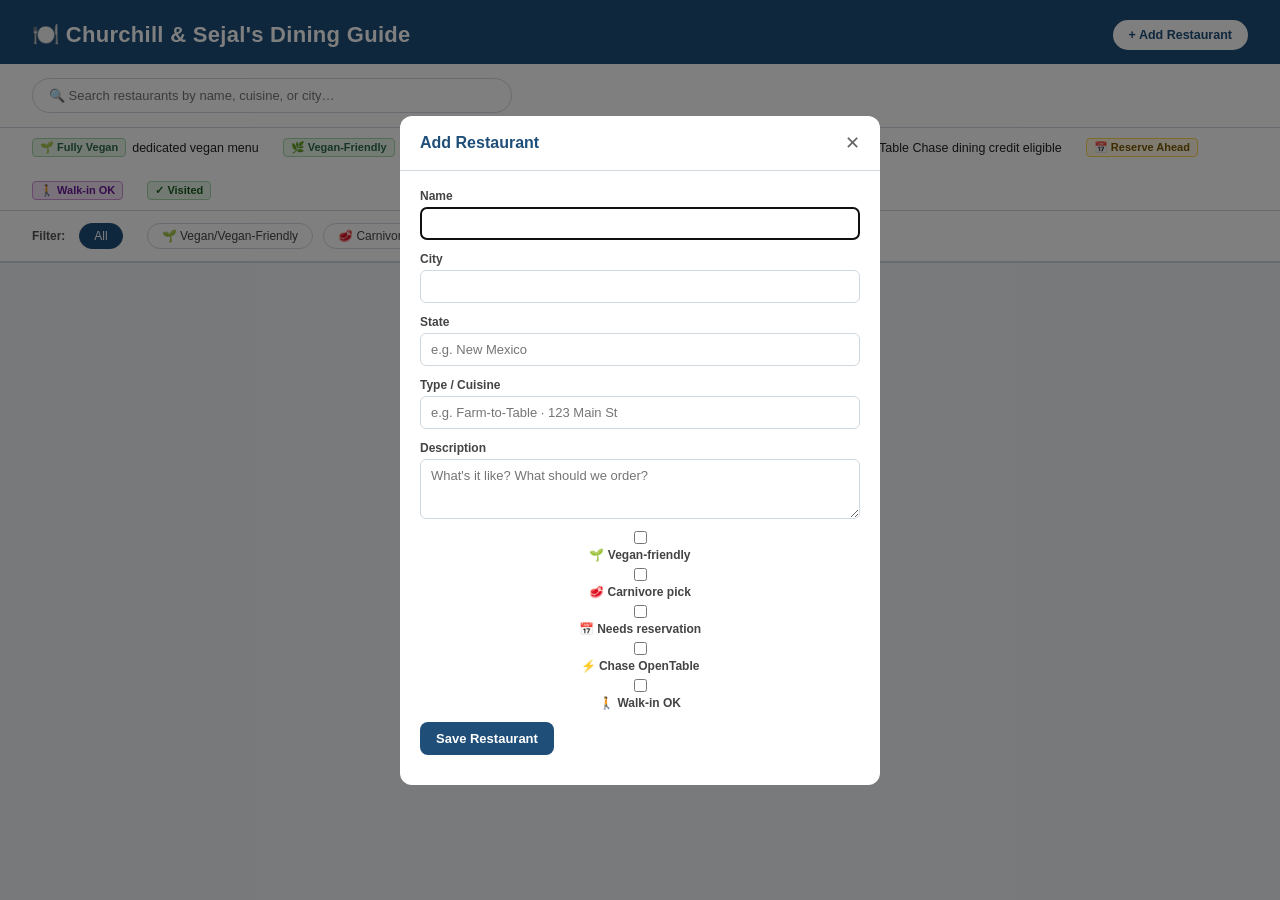
==== commit c34d2aea: "Add reusable, accessible UI component library - components.js: vanilla Custom Elements (light DOM, n" ====
--- a/index.html
+++ b/index.html
@@ -44,6 +44,16 @@
 <div class="content">
   <div id="listMount">
     <div id="statesMount"></div>
+    <empty-state id="noResultsState" style="display:none"
+      icon="🔍" heading="No restaurants match"
+      message="Try a different search term, or clear the active filter.">
+      <button class="btn-save" onclick="clearFilters()">Clear filters</button>
+    </empty-state>
+    <empty-state id="noRestaurantsState" style="display:none"
+      icon="🍽️" heading="No restaurants yet"
+      message="Add the first one to start building your guide.">
+      <button class="btn-save" onclick="openAddModal()">+ Add Restaurant</button>
+    </empty-state>
     <div style="text-align:center; font-size:11px; color:#999; padding: 8px 0 24px;">
       ⚡ Chase = eligible for Chase Sapphire OpenTable dining credit
     </div>
@@ -53,14 +63,14 @@
 
 <button class="back-to-top" id="backToTop" onclick="scrollToTop()" aria-label="Back to top">↑</button>
 
-<div class="modal-overlay" id="addModal" style="display:none;">
+<app-modal id="addModal" label="Add Restaurant">
   <div class="modal">
     <div class="modal-header">
       <h3>Add Restaurant</h3>
-      <button class="modal-close" onclick="closeAddModal()">✕</button>
+      <button class="modal-close" onclick="closeAddModal()" aria-label="Close">✕</button>
     </div>
     <form id="addForm" onsubmit="submitAddRestaurant(event)">
-      <label>Name<input name="name" required></label>
+      <label>Name<input name="name" required autofocus></label>
       <label>City<input name="city" required></label>
       <label>State<input name="state" required placeholder="e.g. New Mexico"></label>
       <label>Type / Cuisine<input name="type" placeholder="e.g. Farm-to-Table · 123 Main St"></label>
@@ -73,11 +83,12 @@
         <label><input type="checkbox" name="tags" value="walkin"> 🚶 Walk-in OK</label>
       </div>
       <button type="submit" class="btn-save">Save Restaurant</button>
-      <span id="addStatus"></span>
+      <status-message id="addStatus"></status-message>
     </form>
   </div>
-</div>
+</app-modal>
 
+<script src="components.js"></script>
 <script src="app.js"></script>
 </body>
 </html>
--- a/style.css
+++ b/style.css
@@ -14,6 +14,12 @@
   }
   * { box-sizing: border-box; margin: 0; padding: 0; }
   body { font-family: 'Segoe UI', Arial, sans-serif; background: #f0f4f8; color: #222; }
+
+  .sr-only {
+    position: absolute; width: 1px; height: 1px;
+    padding: 0; margin: -1px; overflow: hidden;
+    clip: rect(0,0,0,0); white-space: nowrap; border: 0;
+  }
 
   .header {
     background: var(--navy);
@@ -312,10 +318,55 @@
   .our-notes h3 { font-size: 14px; color: var(--navy); margin-bottom: 10px; }
   .visited-check { display: flex; align-items: center; gap: 6px; font-size: 13px; margin-bottom: 12px; cursor: pointer; }
   .rating-block { display: flex; align-items: center; gap: 8px; font-size: 13px; margin-bottom: 12px; }
-  .star-row { display: inline-flex; }
-  .star { font-size: 20px; color: #d0d8e0; cursor: default; }
-  .rating-block .star { cursor: pointer; }
-  .star.filled { color: #f5b301; }
   #notesText { width: 100%; min-height: 90px; padding: 10px; border: 1.5px solid var(--border); border-radius: 8px; font-family: inherit; font-size: 13px; resize: vertical; margin-bottom: 10px; }
   .photo-grid { display: flex; flex-wrap: wrap; gap: 8px; margin: 10px 0; }
   .photo-thumb { width: 90px; height: 90px; object-fit: cover; border-radius: 8px; border: 1px solid var(--border); }
+
+  /* ── <star-rating> ────────────────────────────────────────────────────────── */
+  .star-rating { display: inline-flex; gap: 2px; }
+  .star-rating .star {
+    font-size: 22px; line-height: 1; color: #d0d8e0;
+    cursor: pointer; padding: 3px; border-radius: 4px;
+    /* 44px min touch target per WCAG 2.5.5, even though the glyph is small */
+    min-width: 28px; min-height: 28px; display: inline-flex; align-items: center; justify-content: center;
+  }
+  .star-rating-readonly .star { cursor: default; padding: 0; min-width: auto; min-height: auto; font-size: 15px; }
+  .star-rating .star:focus-visible { outline: 2px solid var(--blue); outline-offset: 1px; }
+  .star-rating .star.filled { color: #f5b301; }
+  .star-rating-sm .star { font-size: 14px; }
+  .star-rating-lg .star { font-size: 28px; }
+
+  /* ── <status-message> ─────────────────────────────────────────────────────── */
+  .status-message { font-size: 12px; margin-left: 8px; }
+  .status-message-info    { color: #666; }
+  .status-message-success { color: #1b5e20; font-weight: 600; }
+  .status-message-error   { color: #b91c1c; font-weight: 600; }
+
+  /* ── <empty-state> ────────────────────────────────────────────────────────── */
+  .empty-state { display: block; text-align: center; padding: 48px 20px; color: #667; }
+  .empty-state-icon { font-size: 40px; margin-bottom: 10px; }
+  .empty-state-heading { font-size: 15px; font-weight: 700; color: var(--navy); margin-bottom: 4px; }
+  .empty-state-message { font-size: 13px; color: #777; margin-bottom: 14px; }
+  .empty-state-action:empty { display: none; }
+
+  /* ── <app-modal> ──────────────────────────────────────────────────────────── */
+  app-modal { display: none; }
+  app-modal [role="dialog"]:focus { outline: none; }
+
+  /* ── Skeleton loading ─────────────────────────────────────────────────────── */
+  .skeleton-card { padding: 16px; }
+  .skeleton-line {
+    height: 12px; border-radius: 4px; margin-bottom: 10px;
+    background: linear-gradient(90deg, #eef1f5 25%, #f7f9fb 37%, #eef1f5 63%);
+    background-size: 400% 100%; animation: skeleton-shimmer 1.4s ease infinite;
+  }
+  .skeleton-title { width: 55%; height: 15px; }
+  .skeleton-sub   { width: 40%; }
+  .skeleton-body  { width: 95%; }
+  @keyframes skeleton-shimmer {
+    0% { background-position: 100% 50%; }
+    100% { background-position: 0 50%; }
+  }
+  @media (prefers-reduced-motion: reduce) {
+    .skeleton-line { animation: none; }
+  }
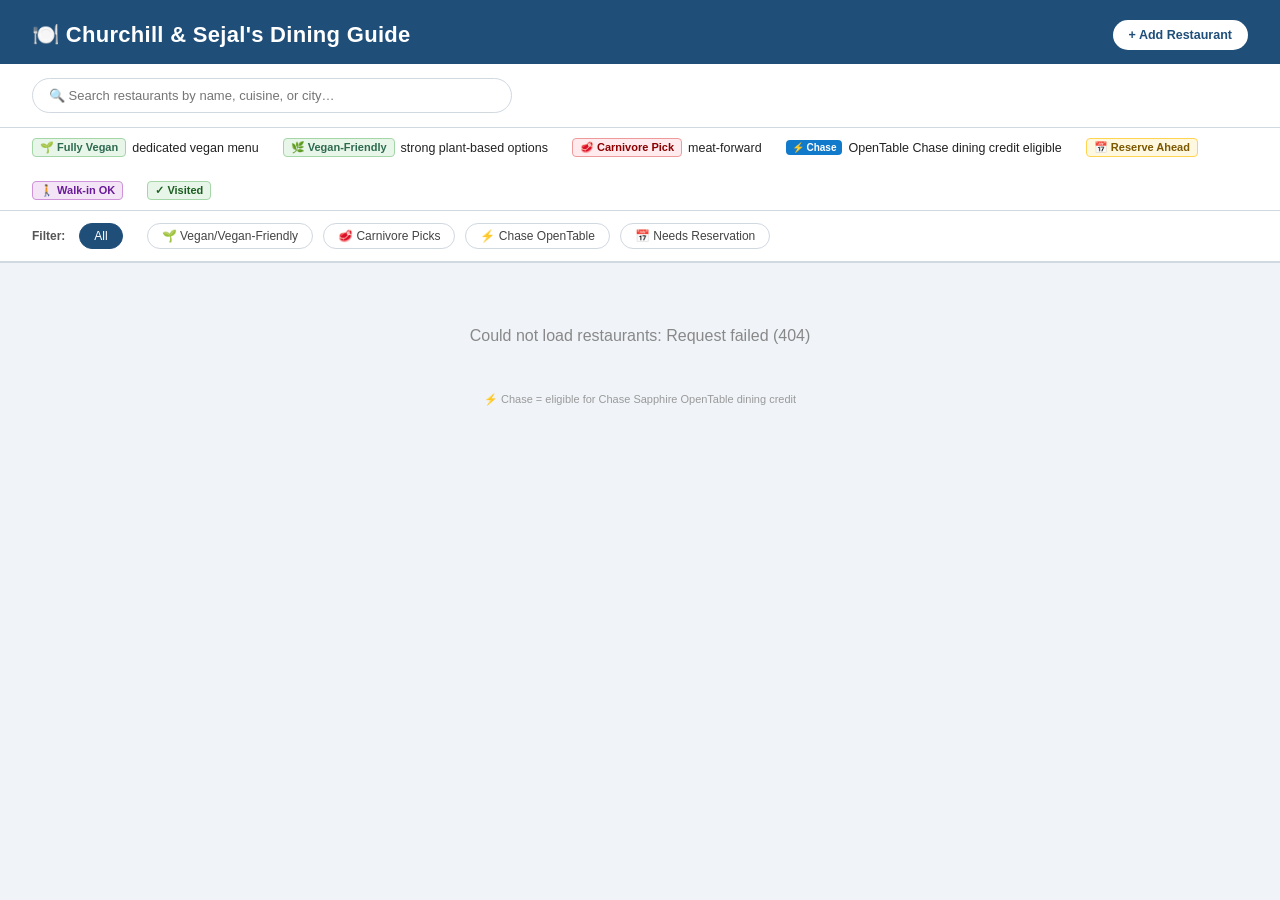
==== commit 21e533cc: "Make header title a link back to the home/list page" ====
--- a/index.html
+++ b/index.html
@@ -12,7 +12,7 @@
 
 <div class="header">
   <div>
-    <h1>🍽️ Churchill & Sejal's Dining Guide</h1>
+    <h1><a href="#/" class="home-link">🍽️ Churchill & Sejal's Dining Guide</a></h1>
   </div>
   <button class="btn-add-restaurant" onclick="openAddModal()">+ Add Restaurant</button>
 </div>
--- a/style.css
+++ b/style.css
@@ -30,6 +30,8 @@
     gap: 16px;
   }
   .header h1 { font-size: 22px; font-weight: 700; letter-spacing: 0.3px; }
+  .home-link { color: inherit; text-decoration: none; }
+  .home-link:hover, .home-link:focus-visible { text-decoration: underline; }
   .header p { font-size: 13px; opacity: 0.8; margin-top: 3px; }
 
   .legend {
@@ -350,7 +352,12 @@
   .empty-state-action:empty { display: none; }
 
   /* ── <app-modal> ──────────────────────────────────────────────────────────── */
-  app-modal { display: none; }
+  /* Higher specificity than the plain .modal-overlay class rule above, so
+     visibility is driven purely by the `open` attribute — not a JS/CSS
+     specificity race (a class-selector "display:flex" would otherwise beat
+     a type-selector "display:none" and show the modal on every page load). */
+  app-modal.modal-overlay { display: none; }
+  app-modal.modal-overlay[open] { display: flex; }
   app-modal [role="dialog"]:focus { outline: none; }
 
   /* ── Skeleton loading ─────────────────────────────────────────────────────── */
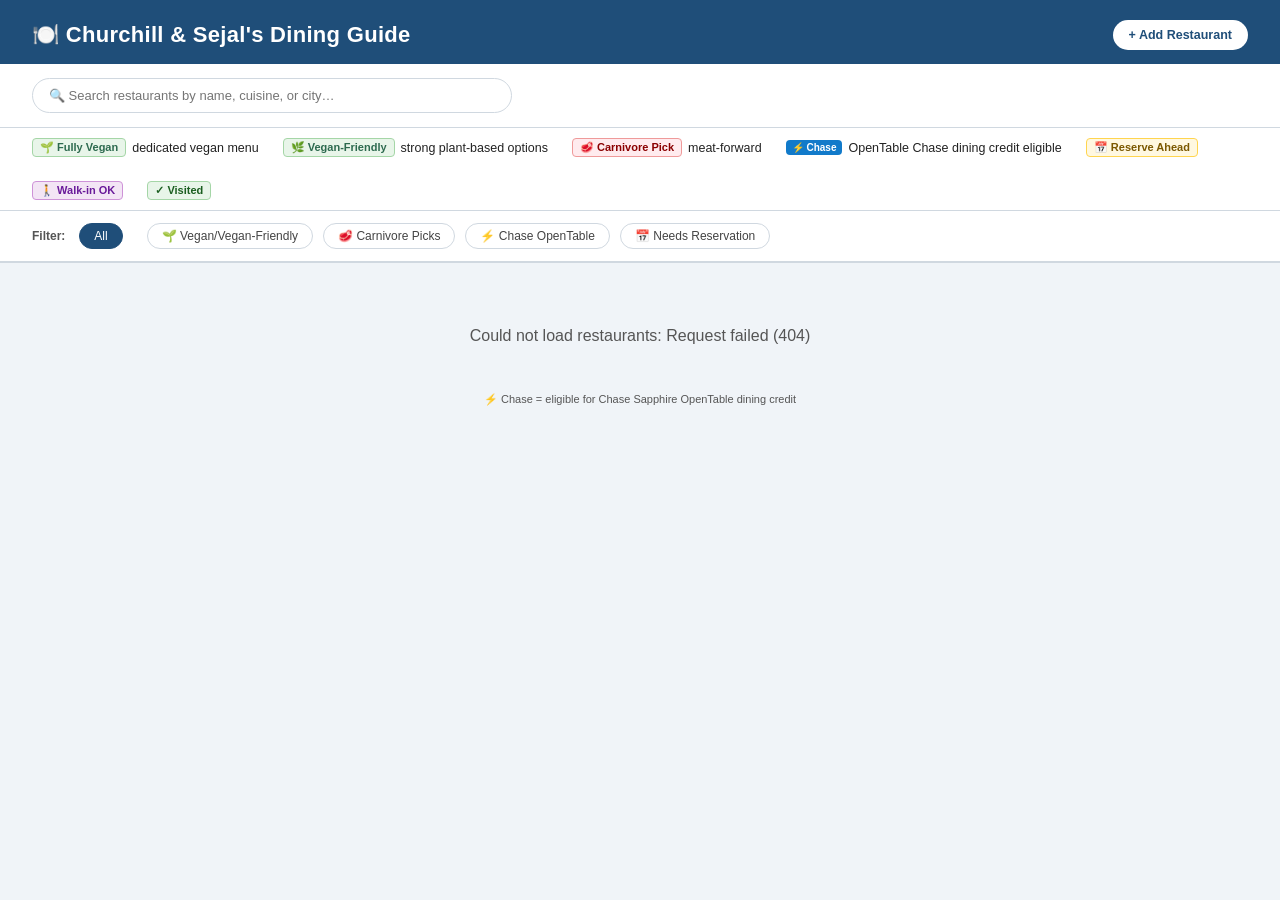
==== commit edf588eb: "Fix mobile layout, contrast, autosave, and touch targets from critique - Collapse legend/filters beh" ====
--- a/index.html
+++ b/index.html
@@ -21,24 +21,30 @@
   <input type="text" id="searchInput" placeholder="🔍 Search restaurants by name, cuisine, or city…" oninput="applyFilters()">
 </div>
 
-<div class="legend">
-  <div class="legend-item"><span class="badge badge-vegan">🌱 Fully Vegan</span> dedicated vegan menu</div>
-  <div class="legend-item"><span class="badge badge-vegan">🌿 Vegan-Friendly</span> strong plant-based options</div>
-  <div class="legend-item"><span class="badge badge-meat">🥩 Carnivore Pick</span> meat-forward</div>
-  <div class="legend-item"><span class="chase-logo">⚡ Chase</span> OpenTable Chase dining credit eligible</div>
-  <div class="legend-item"><span class="badge badge-res">📅 Reserve Ahead</span></div>
-  <div class="legend-item"><span class="badge badge-walkin">🚶 Walk-in OK</span></div>
-  <div class="legend-item"><span class="badge badge-visited">✓ Visited</span></div>
-</div>
+<div class="mobile-toggles" id="mobileToggles">
+  <button type="button" class="mobile-toggles-summary" id="mobileTogglesToggle" aria-expanded="false" aria-controls="mobileTogglesBody">🔍 Filters &amp; Legend</button>
 
-<div class="filters">
-  <span>Filter:</span>
-  <button class="filter-btn active" onclick="filter('all', this)">All</button>
-  <span id="cityFilters"></span>
-  <button class="filter-btn" onclick="filter('vegan', this)">🌱 Vegan/Vegan-Friendly</button>
-  <button class="filter-btn" onclick="filter('meat', this)">🥩 Carnivore Picks</button>
-  <button class="filter-btn" onclick="filter('chase', this)">⚡ Chase OpenTable</button>
-  <button class="filter-btn" onclick="filter('reserve', this)">📅 Needs Reservation</button>
+  <div id="mobileTogglesBody">
+    <div class="legend">
+      <div class="legend-item"><span class="badge badge-vegan">🌱 Fully Vegan</span> dedicated vegan menu</div>
+      <div class="legend-item"><span class="badge badge-vegan">🌿 Vegan-Friendly</span> strong plant-based options</div>
+      <div class="legend-item"><span class="badge badge-meat">🥩 Carnivore Pick</span> meat-forward</div>
+      <div class="legend-item"><span class="chase-logo">⚡ Chase</span> OpenTable Chase dining credit eligible</div>
+      <div class="legend-item"><span class="badge badge-res">📅 Reserve Ahead</span></div>
+      <div class="legend-item"><span class="badge badge-walkin">🚶 Walk-in OK</span></div>
+      <div class="legend-item"><span class="badge badge-visited">✓ Visited</span></div>
+    </div>
+
+    <div class="filters">
+      <span>Filter:</span>
+      <button class="filter-btn active" onclick="filter('all', this)">All</button>
+      <span id="cityFilters"></span>
+      <button class="filter-btn" onclick="filter('vegan', this)">🌱 Vegan/Vegan-Friendly</button>
+      <button class="filter-btn" onclick="filter('meat', this)">🥩 Carnivore Picks</button>
+      <button class="filter-btn" onclick="filter('chase', this)">⚡ Chase OpenTable</button>
+      <button class="filter-btn" onclick="filter('reserve', this)">📅 Needs Reservation</button>
+    </div>
+  </div>
 </div>
 
 <div class="content">
@@ -54,7 +60,7 @@
       message="Add the first one to start building your guide.">
       <button class="btn-save" onclick="openAddModal()">+ Add Restaurant</button>
     </empty-state>
-    <div style="text-align:center; font-size:11px; color:#999; padding: 8px 0 24px;">
+    <div style="text-align:center; font-size:11px; color:#555; padding: 8px 0 24px;">
       ⚡ Chase = eligible for Chase Sapphire OpenTable dining credit
     </div>
   </div>
@@ -72,7 +78,61 @@
     <form id="addForm" onsubmit="submitAddRestaurant(event)">
       <label>Name<input name="name" required autofocus></label>
       <label>City<input name="city" required></label>
-      <label>State<input name="state" required placeholder="e.g. New Mexico"></label>
+      <label>State
+        <select name="state" required>
+          <option value="" disabled selected>Select a state…</option>
+          <option>Alabama</option>
+          <option>Alaska</option>
+          <option>Arizona</option>
+          <option>Arkansas</option>
+          <option>California</option>
+          <option>Colorado</option>
+          <option>Connecticut</option>
+          <option>Delaware</option>
+          <option>Florida</option>
+          <option>Georgia</option>
+          <option>Hawaii</option>
+          <option>Idaho</option>
+          <option>Illinois</option>
+          <option>Indiana</option>
+          <option>Iowa</option>
+          <option>Kansas</option>
+          <option>Kentucky</option>
+          <option>Louisiana</option>
+          <option>Maine</option>
+          <option>Maryland</option>
+          <option>Massachusetts</option>
+          <option>Michigan</option>
+          <option>Minnesota</option>
+          <option>Mississippi</option>
+          <option>Missouri</option>
+          <option>Montana</option>
+          <option>Nebraska</option>
+          <option>Nevada</option>
+          <option>New Hampshire</option>
+          <option>New Jersey</option>
+          <option>New Mexico</option>
+          <option>New York</option>
+          <option>North Carolina</option>
+          <option>North Dakota</option>
+          <option>Ohio</option>
+          <option>Oklahoma</option>
+          <option>Oregon</option>
+          <option>Pennsylvania</option>
+          <option>Rhode Island</option>
+          <option>South Carolina</option>
+          <option>South Dakota</option>
+          <option>Tennessee</option>
+          <option>Texas</option>
+          <option>Utah</option>
+          <option>Vermont</option>
+          <option>Virginia</option>
+          <option>Washington</option>
+          <option>West Virginia</option>
+          <option>Wisconsin</option>
+          <option>Wyoming</option>
+        </select>
+      </label>
       <label>Type / Cuisine<input name="type" placeholder="e.g. Farm-to-Table · 123 Main St"></label>
       <label>Description<textarea name="desc" placeholder="What's it like? What should we order?"></textarea></label>
       <div class="tag-checks">
--- a/style.css
+++ b/style.css
@@ -137,7 +137,7 @@
   .card-header.abq  { background: var(--light-orange); }
 
   .card-name { font-size: 14px; font-weight: 700; color: #1a1a1a; line-height: 1.3; }
-  .card-type { font-size: 11px; color: #666; margin-top: 2px; }
+  .card-type { font-size: 11px; color: #555; margin-top: 2px; }
 
   .badges { display: flex; gap: 4px; flex-wrap: wrap; margin-top: 4px; }
 
@@ -220,9 +220,9 @@
   }
   .state-section[open] > .state-summary::after { transform: rotate(90deg); }
   .state-summary:hover { background: #f8fafc; }
-  .state-count { font-size: 12px; font-weight: 500; color: #888; margin-left: 8px; }
+  .state-count { font-size: 12px; font-weight: 500; color: #555; margin-left: 8px; }
   .state-body { padding: 4px 20px 20px; }
-  .state-empty { font-size: 13px; color: #888; padding: 4px 0 16px; }
+  .state-empty { font-size: 13px; color: #555; padding: 4px 0 16px; }
 
   .back-to-top {
     position: fixed;
@@ -247,11 +247,35 @@
   .back-to-top.visible { opacity: 1; pointer-events: auto; transform: translateY(0); }
   .back-to-top:hover { background: var(--blue); }
 
+  /* ── Mobile filters/legend disclosure ─────────────────────────────────────── */
+  /* Desktop: the legend + filters are always visible, exactly as before — the
+     toggle button is hidden and #mobileTogglesBody is never touched by JS.
+     Mobile: collapsed by default behind a tap target (JS toggles the `open`
+     class on #mobileToggles), so a restaurant is visible on load instead of
+     the page opening on a wall of legend/filter chrome. Plain button + class
+     toggle rather than <details>: Chromium's native details-content box uses
+     content-visibility internally, which a plain `display` override on the
+     children can't defeat. */
+  .mobile-toggles-summary { display: none; }
+
   @media (max-width: 700px) {
     .content { padding: 16px; }
     .header, .legend, .filters { padding-left: 16px; padding-right: 16px; }
     .grid { grid-template-columns: 1fr; }
     .back-to-top { bottom: 16px; right: 16px; }
+
+    .mobile-toggles-summary {
+      display: flex; align-items: center; width: 100%; min-height: 44px;
+      padding: 10px 16px; background: white; border: none; border-bottom: 1px solid var(--border);
+      font: inherit; font-size: 13px; font-weight: 700; color: var(--navy); cursor: pointer;
+      text-align: left;
+    }
+    .mobile-toggles-summary::after {
+      content: '▸'; margin-left: auto; font-size: 12px; color: #555; transition: transform 0.15s;
+    }
+    .mobile-toggles-summary[aria-expanded="true"]::after { transform: rotate(90deg); }
+    #mobileTogglesBody { display: none; }
+    .mobile-toggles.open #mobileTogglesBody { display: block; }
   }
 
   /* ── Header add-restaurant button ─────────────────────────────────────────── */
@@ -288,13 +312,17 @@
   .modal-close { background: none; border: none; font-size: 18px; cursor: pointer; color: #666; }
   #addForm { padding: 18px 20px; display: flex; flex-direction: column; gap: 12px; }
   #addForm label { font-size: 12px; font-weight: 600; color: #444; display: flex; flex-direction: column; gap: 4px; }
-  #addForm input, #addForm textarea {
+  #addForm input, #addForm textarea, #addForm select {
     font-size: 13px; font-weight: 400; padding: 8px 10px;
     border: 1.5px solid var(--border); border-radius: 6px; font-family: inherit;
+    background: white;
   }
   #addForm textarea { min-height: 60px; resize: vertical; }
   .tag-checks { display: flex; flex-direction: column; gap: 6px; font-size: 12.5px; font-weight: 500; color: #444; }
-  .tag-checks label { flex-direction: row; align-items: center; gap: 6px; }
+  /* #addForm .tag-checks label (not .tag-checks label) so this outranks the
+     #addForm label rule above on specificity — otherwise that rule's
+     flex-direction: column wins and stacks each checkbox above its label. */
+  #addForm .tag-checks label { flex-direction: row; align-items: center; gap: 6px; }
   .btn-save {
     background: var(--navy); color: white; border: none; border-radius: 8px;
     padding: 9px 16px; font-size: 13px; font-weight: 700; cursor: pointer; align-self: flex-start;
@@ -305,7 +333,7 @@
   /* ── Detail view ───────────────────────────────────────────────────────────── */
   .back-link { display: inline-block; margin-bottom: 14px; font-size: 13px; color: var(--blue); text-decoration: none; }
   .back-link:hover { text-decoration: underline; }
-  .detail-loading { padding: 40px; text-align: center; color: #888; }
+  .detail-loading { padding: 40px; text-align: center; color: #555; }
   .detail-card {
     background: white; border: 1.5px solid var(--border); border-radius: 12px;
     padding: 20px; max-width: 640px;
@@ -319,8 +347,33 @@
   .our-notes { margin-top: 20px; padding-top: 16px; border-top: 2px solid var(--border); }
   .our-notes h3 { font-size: 14px; color: var(--navy); margin-bottom: 10px; }
   .visited-check { display: flex; align-items: center; gap: 6px; font-size: 13px; margin-bottom: 12px; cursor: pointer; }
+  .reservation-banner {
+    background: var(--chase-blue); color: white;
+    font-size: 12px; font-weight: 700;
+    padding: 7px 16px; text-align: center;
+    letter-spacing: 0.02em;
+  }
   .rating-block { display: flex; align-items: center; gap: 8px; font-size: 13px; margin-bottom: 12px; }
   #notesText { width: 100%; min-height: 90px; padding: 10px; border: 1.5px solid var(--border); border-radius: 8px; font-family: inherit; font-size: 13px; resize: vertical; margin-bottom: 10px; }
+  .notes-timestamp { font-size: 11px; color: #555; margin: 6px 0 4px; }
+
+  .reservation-add { display: flex; align-items: center; gap: 8px; flex-wrap: wrap; margin-bottom: 8px; }
+  .reservation-add input[type="datetime-local"] {
+    font-size: 13px; padding: 6px 8px; border: 1.5px solid var(--border);
+    border-radius: 6px; font-family: inherit;
+  }
+  #reservationsList { margin-bottom: 6px; }
+  .reservation-empty { font-size: 12.5px; color: #555; padding: 4px 0; }
+  .reservation-item {
+    display: flex; align-items: center; justify-content: space-between;
+    padding: 7px 10px; border: 1px solid var(--border); border-radius: 6px;
+    margin-bottom: 6px; font-size: 13px; background: #fafcfe;
+  }
+  .reservation-delete {
+    background: none; border: none; color: #b91c1c; cursor: pointer;
+    font-size: 13px; padding: 2px 6px; border-radius: 4px;
+  }
+  .reservation-delete:hover { background: rgba(185,28,28,0.1); }
   .photo-grid { display: flex; flex-wrap: wrap; gap: 8px; margin: 10px 0; }
   .photo-thumb { width: 90px; height: 90px; object-fit: cover; border-radius: 8px; border: 1px solid var(--border); }
 
@@ -330,7 +383,7 @@
     font-size: 22px; line-height: 1; color: #d0d8e0;
     cursor: pointer; padding: 3px; border-radius: 4px;
     /* 44px min touch target per WCAG 2.5.5, even though the glyph is small */
-    min-width: 28px; min-height: 28px; display: inline-flex; align-items: center; justify-content: center;
+    min-width: 44px; min-height: 44px; display: inline-flex; align-items: center; justify-content: center;
   }
   .star-rating-readonly .star { cursor: default; padding: 0; min-width: auto; min-height: auto; font-size: 15px; }
   .star-rating .star:focus-visible { outline: 2px solid var(--blue); outline-offset: 1px; }
@@ -348,7 +401,7 @@
   .empty-state { display: block; text-align: center; padding: 48px 20px; color: #667; }
   .empty-state-icon { font-size: 40px; margin-bottom: 10px; }
   .empty-state-heading { font-size: 15px; font-weight: 700; color: var(--navy); margin-bottom: 4px; }
-  .empty-state-message { font-size: 13px; color: #777; margin-bottom: 14px; }
+  .empty-state-message { font-size: 13px; color: #555; margin-bottom: 14px; }
   .empty-state-action:empty { display: none; }
 
   /* ── <app-modal> ──────────────────────────────────────────────────────────── */
